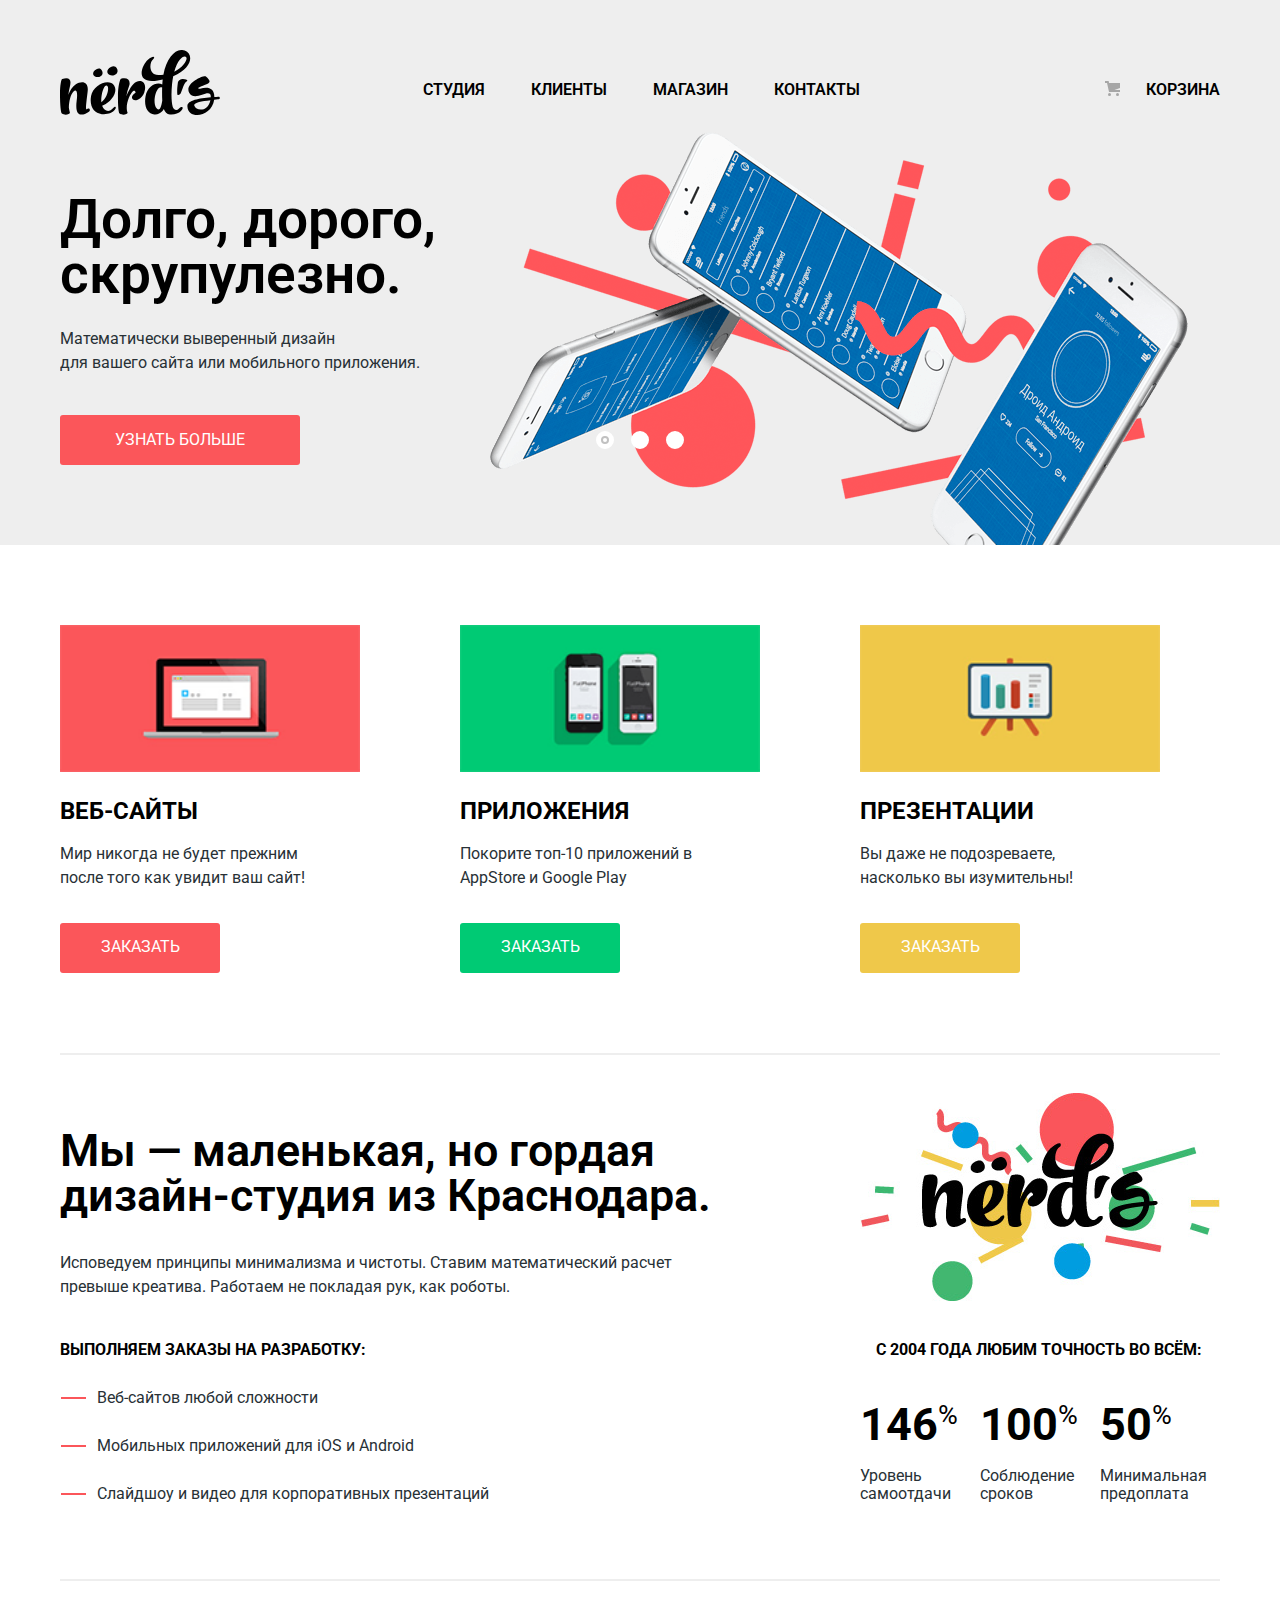
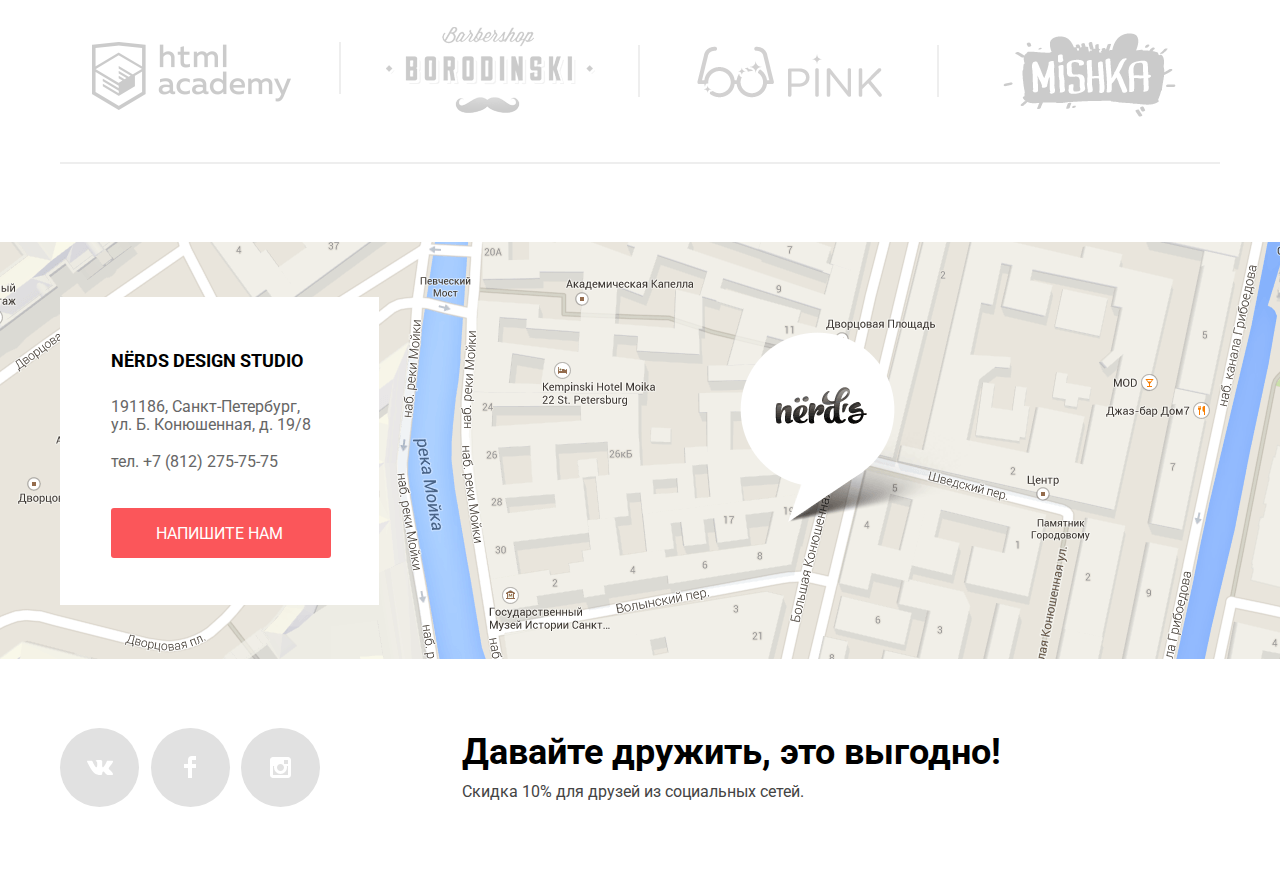
==== index.html @ c87dd825 "Сделаны исправления, минимализация" ====
<!DOCTYPE HTML>
<html lang="ru">
	<head>
		<meta charset="utf-8">
		<title>Дизайн-студия «Нёрдс»</title>
		<link href="https://fonts.googleapis.com/css?family=Roboto:400,500,700,900&amp;subset=cyrillic"
		      rel="stylesheet">
		<link href="css/normalize.css" rel="stylesheet">
		<link href="css/style.min.css" rel="stylesheet">
	</head>
	<body>
	<header class="main-header">
		<nav class="main-navigation wrapper">
			<a class="main-header-logo" href="index.html">
				<img src="img/nerds-logo.svg" width="160" height="65" alt="Логотип дизайн-студии «Нёрдс»">
			</a>
			<ul class="site-navigation">
				<li class="site-navigation-item"><a href="about-us.html">Студия</a></li>
				<li class="site-navigation-item"><a href="Clients.html">Клиенты</a></li>
				<li class="site-navigation-item"><a href="catalog.html">Магазин</a></li>
				<li class="site-navigation-item"><a href="Contacts.html">Контакты</a></li>
			</ul>
			<ul class="basket">
				<li><a class="basket-link" href="basket.html">Корзина</a></li>
			</ul>
		</nav>
	</header>
	<div class="slider-header">
		<div class="slider-wrapper">
			<div class="slider wrapper">
				<input type="radio" id="btn-1" name="toggle" checked>
				<input type="radio" id="btn-2" name="toggle">
				<input type="radio" id="btn-3" name="toggle">
				<div class="slider-controls">
					<label for="btn-1"></label>
					<label for="btn-2"></label>
					<label for="btn-3"></label>
				</div>
				<div class="slides">
					<div class="slide">
						<div class="slide-text">
							<b class="slide-title">Долго, дорого, скрупулезно.</b>
							<p>Математически выверенный дизайн<br>
								для вашего сайта или мобильного приложения.</p>
							<a class="button" href="#">Узнать больше</a>
						</div>
					</div>
					<div class="slide">
						<div class="slide-text">
							<b class="slide-title">Любим математику как никто другой.</b>
							<p>Никакого креатива, только математические формулы <br> для расчета идеальных пропорций</p>
							<a class="button" href="#">Узнать больше</a>
						</div>
					</div>
					<div class="slide">
						<div class="slide-text">
							<b class="slide-title">Только ночь, только хардкор</b>
							<p>Работать днем, как все? Мы против этого. <br>
								Ближе к полуночи работа только начинается</p>
							<a class="button" href="#">Узнать больше</a>
						</div>
					</div>
				</div>
			</div>
		</div>
	</div>
	<main class="wrapper">
		<h1 class="visually-hidden">Студия разработки Нёрдс. Главная страница</h1>
		<section class="our-works">
			<ul class="list">
				<li class="works-item">
					<img src="img/illustration-1.png" width="300" height="146" alt="Веб-сайты">
					<h2 class="our-works-title">Веб-сайты</h2>
					<p class="our-work-text">Мир никогда не будет прежним после того как увидит ваш сайт!</p>
					<a class="button order1" href="#">Заказать</a>
				</li>
				<li class="works-item">
					<img src="img/illustration-2.png" width="300" height="146" alt="Приложения">
					<h2 class="our-works-title">Приложения</h2>
					<p class="our-work-text">Покорите топ-10 приложений в AppStore и Google Play</p>
					<a class="button order2" href="#">Заказать</a>
				</li>
				<li class="works-item">
					<img src="img/illustration-3.png" width="300" height="146" alt="Презентации">
					<h2 class="our-works-title">Презентации</h2>
					<p class="our-work-text">Вы даже не подозреваете, насколько вы изумительны!</p>
					<a class="button order3" href="#">Заказать</a>
				</li>
			</ul>
		</section>
		<section class="main-about-us">
			<div class="about-us-left">
				<h2 class="visually-hidden">О нас</h2>
				<b>Мы — маленькая, но гордая дизайн-студия из Краснодара.</b>
				<p>Исповедуем принципы минимализма и чистоты. Ставим математический расчет превыше креатива. Работаем не
					покладая рук, как роботы.</p>

				<h3>Выполняем заказы на разработку:</h3>
				<ul class="about-us-orders list">
					<li class="about-us-orders-item">Веб-сайтов любой сложности</li>
					<li class="about-us-orders-item">Мобильных приложений для iOS и Android</li>
					<li class="about-us-orders-item">Слайдшоу и видео для корпоративных презентаций</li>
				</ul>
			</div>
			<div class="about-us-right">
				<img class="about-us-logo" src="img/nerds-illustration.png" width="360" height="208" alt="Логотип">
				<b>С 2004 года любим точность во всём:</b>
				<table class="about-us-table">
					<tr>
						<td class="table-cell number">146<sup class="table-sup">%</sup></td>
						<td class="table-cell number">100<sup class="table-sup">%</sup></td>
						<td class="table-cell number">50<sup class="table-sup">%</sup></td>
					</tr>
					<tr class="second-cell">
						<td class="table-cell">Уровень самоотдачи</td>
						<td class="table-cell">Соблюдение сроков</td>
						<td class="table-cell">Минимальная предоплата</td>
					</tr>
				</table>
			</div>
		</section>
		<div class="our-partners">
			<ul class="list">
				<li class="our-partner html-partner"><a href="https://htmlacademy.ru/intensive/htmlcss"><img
						src="img/partner-1.png" width="199" height="68" alt="HTML Academy">
				</a></li>
				<li class="our-partner bord-partner"><a href="#"><img src="img/partner-2.png" width="209" height="86"
				                                                      alt="Барбершоп «Бородинский»"></a></li>
				<li class="our-partner pink-partner"><a href="#"><img src="img/partner-3.png" width="185" height="52"
				                                                      alt="Мобильное приложение «Pink»"></a></li>
				<li class="our-partner mish-partner"><a href="#"><img src="img/partner-4.png" width="173" height="84"
				                                                      alt="Магазин товаров ручной работы «Mishka»"></a>
				</li>
			</ul>
		</div>
	</main>
	<section class="contacts">
		<iframe class="contacts-map"
		        src="https://www.google.com/maps/embed?pb=!1m18!1m12!1m3!1d1998.5991043651586!2d30.320894616097!3d59.938794181876254!2m3!1f0!2f0!3f0!3m2!1i1024!2i768!4f13.1!3m3!1m2!1s0x4696310fca5ba729%3A0xea9c53d4493c879f!2z0JHQvtC70YzRiNCw0Y8g0JrQvtC90Y7RiNC10L3QvdCw0Y8g0YPQuy4sIDE5LCDQodCw0L3QutGCLdCf0LXRgtC10YDQsdGD0YDQsywgMTkxMTg2!5e0!3m2!1sru!2sru!4v1505602200003"
		        width="100%" height="416" frameborder="0" style="border:0" allowfullscreen></iframe>
		<div class="wrapper">
			<div class="contacts-container">
				<h2 class="visually-hidden">Наши контакты</h2>
				<h3>Nёrds Design Studio</h3>
				<p>191186, Санкт-Петербург,
					ул. Б. Конюшенная, д. 19/8
				</p>
				<p>тел. +7 (812) 275-75-75</p>
				<a class="button write-link" href="feedback.html">Напишите нам</a>
			</div>
		</div>
	</section>
	<footer class="main-footer">
		<section class="footer-social wrapper">
			<div class="social-text">
				<h2 class="visually-hidden"> Сссылки на наши страницы в социальных сетях</h2>
				<b>Давайте дружить, это выгодно!</b>
				<p> Скидка 10% для друзей из социальных сетей.</p>
			</div>
			<div class="footer-social-button">
				<ul class="social-list list">
					<li class="vk"><a href="#" class="social-button">
						<img src="img/vk-icon.svg" width="26" height="15" alt="Вконтакте">
						<span class="visually-hidden">Вконтакте</span>
					</a>
					</li>
					<li class="fb"><a href="#" class="social-button">
						<img src="img/fb-icon.svg" width="12" height="22" alt="Facebook">
						<span class="visually-hidden">Фейсбук</span>
					</a>
					</li>
					<li class="inst"><a href="#" class="social-button">
						<img src="img/insta-icon.svg" width="21" height="21" alt="Instagram">
						<span class="visually-hidden">Инстаграм</span>
					</a>
					</li>
				</ul>
			</div>
		</section>
	</footer>
	<section class="modal letter-modal">
		<h2 class="visually-hidden"> Форма обратной связи</h2>
		<form class="letter-form" method="post" action="#">
			<div class="letter-name-container">
				<label class="input-title" for="name">Ваше имя:</label>
				<input class="modal-form-box" type="text" name="name" id="name" placeholder="Представьтесь, пожалуйста">
			</div>
			<div class="letter-email-container">
				<label class="input-title" for="email">Ваш e-mail: </label>
				<input class="modal-form-box email" type="email" name="email" id="email"
				       placeholder="Для отправки ответа" value="">
			</div>
			<label class="input-title" for="letter-text">Текст письма:</label>
			<textarea class="modal-form-box text" name="letter-text" id="letter-text" rows="4" cols="80"
			          placeholder="В свободной форме"></textarea>
			<button class="button" type="submit">Отправить</button>
		</form>
		<button class="modal-close" type="button">Закрыть</button>
	</section>
	<script src="js/script.min.js"></script>
	</body>
</html>
---- css/style.min.css ----
.main-navigation,.site-navigation{display:-webkit-box;display:-ms-flexbox}.site-navigation,.site-navigation-item.current{position:relative}.slide .button,a{text-decoration:none}.basket,.main-container,.main-navigation{-webkit-box-direction:normal}.price-controls input,body,html{font-family:Roboto,Arial,sans-serif}body,html{min-width:1122px;min-height:1750px;margin:0;padding:0;font-size:16px;line-height:24px;font-weight:400;color:#283136;background-color:#fff}img{max-width:100%;height:auto}.wrapper{width:1160px;margin:0 auto;padding:0 10px}.main-header{width:100%;min-height:97px;background-color:#eee}.main-navigation{display:flex;-webkit-box-orient:horizontal;-ms-flex-direction:row;flex-direction:row;-webkit-box-pack:justify;-ms-flex-pack:justify;justify-content:space-between;-ms-flex-wrap:wrap;flex-wrap:wrap;-webkit-box-align:center;-ms-flex-align:center;align-items:center;padding-top:50px;font-size:16px;text-transform:uppercase;line-height:30px;font-weight:600;color:#000;background-color:#eee}.page-title,.slide-title{font-size:55px;line-height:55px;font-weight:600}.main-header-logo{width:160px;height:65px;margin-right:80px}.site-navigation{width:560px;display:flex;-ms-flex-wrap:wrap;flex-wrap:wrap;-webkit-box-pack:start;-ms-flex-pack:start;justify-content:flex-start;-webkit-box-sizing:border-box;box-sizing:border-box}.site-navigation-item.current::after{position:absolute;content:"";bottom:3px;right:23px;left:23px;height:2px;background-color:#fb565a}.basket{max-width:180px;display:-webkit-box;display:-ms-flexbox;display:flex;-webkit-box-orient:vertical;-ms-flex-direction:column;flex-direction:column;-ms-flex-wrap:wrap;flex-wrap:wrap;-webkit-box-align:end;-ms-flex-align:end;align-items:flex-end}.basket .basket-link{position:relative;display:block;padding-top:22px;padding-bottom:8px;padding-left:86px}.basket-link::before{position:absolute;content:" ";top:28px;left:45px;width:15px;height:15px;background-image:url(../img/cart-icon.svg);background-repeat:no-repeat;background-position:0 0;opacity:1}.site-navigation-item a{display:inline-block;vertical-align:middle;-webkit-box-sizing:border-box;box-sizing:border-box;padding:22px 23px 8px}.basket a,.site-navigation a{color:#000}.basket a:hover,.basket-link a[href]:focus,.site-navigation a[href]:focus,.site-navigation a[href]:hover{color:#fb565a}.basket a[href]:active,.site-navigation a[href]:active{color:#a6a6a6}.basket,.site-navigation,.user-navigation{margin:0;padding:0;list-style:none}.slider-header{width:100%;background:#eee}.slider{position:relative;min-height:430px;-webkit-box-sizing:border-box;box-sizing:border-box;margin:0 auto}.slider-wrapper{min-width:1160px;padding:0 10px;background-color:#eee}.slider input[type=radio]{position:absolute;opacity:0}.slider-controls{position:absolute;bottom:104px;left:580px;z-index:1000;width:200px;height:10px;margin-left:-100px;text-align:center}.slider-controls label{position:relative;width:18px;height:18px;display:inline-block;-webkit-box-sizing:border-box;box-sizing:border-box;margin:0 6.5px;background:#fff;border:5px solid #fff;vertical-align:top;border-radius:50%;cursor:pointer}#btn-1:checked~.slider-controls label[for=btn-1],#btn-2:checked~.slider-controls label[for=btn-2],#btn-3:checked~.slider-controls label[for=btn-3]{background-color:#c1c1c1}#btn-1:checked~.slider-controls label[for=btn-1]::after,#btn-2:checked~.slider-controls label[for=btn-2]:after,#btn-3:checked~.slider-controls label[for=btn-3]:after{position:absolute;content:"";top:2px;left:2px;width:4px;height:4px;background:#fff;border-radius:50%}.slide{position:absolute;top:7px;left:0;width:100%;height:100%;overflow:hidden}.slide-text{width:520px;-webkit-box-sizing:border-box;box-sizing:border-box;padding-top:70px;color:#283136}.slide-text p{padding-top:9px;padding-bottom:17px}.slide-title{color:#000}.slide .button{width:240px;display:block;margin-top:23px;padding:16px 0;color:#fff;text-align:center;background:#fb565a;border-radius:3px}.slide:nth-child(1){background-image:url(../img/slide1.png);background-repeat:no-repeat;background-position:93% 10px}.slide:nth-child(2){background-image:url(../img/slide2.png);background-repeat:no-repeat;background-position:100% 10px;top:0}.slide:nth-child(3){background-image:url(../img/slide3.png);background-repeat:no-repeat;background-position:100% 20px;top:0}.slide{display:none}#btn-1:checked~.slides .slide:nth-child(1),#btn-2:checked~.slides .slide:nth-child(2),#btn-3:checked~.slides .slide:nth-child(3){display:block}.visually-hidden:not(:focus):not(:active),input[type=checkbox].visually-hidden,input[type=radio].visually-hidden{position:absolute;width:1px;height:1px;margin:-1px;padding:0;border:0;white-space:nowrap;-webkit-clip-path:inset;clip-path:inset;clip:rect(0 0 0 0);overflow:hidden}.page-title-background{width:100%;background-color:#eee}.page-title-container{min-height:240px;-webkit-box-sizing:border-box;box-sizing:border-box;padding:76px 215px 110px}.page-title{margin:0;color:#000}.about-us-left h3,.our-works-title{font-weight:700;text-transform:uppercase}.main-container{display:-webkit-box;display:-ms-flexbox;display:flex;-webkit-box-orient:horizontal;-ms-flex-direction:row;flex-direction:row;-ms-flex-wrap:wrap;flex-wrap:wrap;-webkit-box-pack:justify;-ms-flex-pack:justify;justify-content:space-between;margin-top:55px}.range-filter{width:260px}.range-controls{position:relative;height:80px;-webkit-box-sizing:border-box;box-sizing:border-box;margin-bottom:13px;padding-top:39px;padding-right:20px;padding-left:20px;border-radius:3px;background:#eee}.range-controls .scale{height:2px;background-color:#d7dcde}.range-controls .bar{height:2px;background:#00ca74}.range-controls .toggle{position:absolute;top:30px;left:0;width:4px;height:4px;border:8px solid #fff;border-radius:50%;background:#ababab;-webkit-box-shadow:0 2px 1px 0 #cfcfcf;box-shadow:0 2px 1px 0 #cfcfcf;cursor:pointer}.range-controls .toggle-min{left:17px}.range-controls .toggle-max{left:160px}.price-controls{font-size:0}.price-controls label{display:inline-block;vertical-align:middle;width:50%;font-size:16px;text-transform:uppercase}.max-price{text-align:right}.after-item p,.button,.item-info h4,.our-partner,.pagination-item a{text-align:center}.price-controls input{width:80px;height:38px;-webkit-box-sizing:border-box;box-sizing:border-box;margin-left:8px;padding:8px 10px;font-size:16px;text-align:center;color:#283136;border:none;border-radius:3px;background:#f1f1f1}.button,.filter-button,.inner-button,.pagination-item a{font-family:inherit}.filters-container{width:260px;min-height:770px}.filter-price{min-height:263px;margin-left:0;padding:0}.catalog-item{position:relative;padding-top:40px}.after-item,.catalog-item::before{position:absolute;width:360px;content:""}.catalog-item::before{top:1px;height:40px;background-image:url(../img/browser.svg);opacity:.12;background-repeat:no-repeat}.after-item{display:none;bottom:7px;min-height:230px;-webkit-box-align:center;-ms-flex-align:center;align-items:center;background-color:#eee}.catalog-item:focus .after-item,.catalog-item:hover .after-item{display:inline-block;vertical-align:baseline}.catalog-item:focus::before,.catalog-item:hover::before{opacity:1}.after-item p{width:208px;-webkit-box-sizing:border-box;box-sizing:border-box;margin-left:76px;margin-bottom:30px;margin-top:15px;line-height:18px;color:#666}.catalog-container{margin-bottom:27px}.catalog-list{width:760px;display:-webkit-box;display:-ms-flexbox;display:flex;-ms-flex-wrap:wrap;flex-wrap:wrap;-webkit-box-pack:justify;-ms-flex-pack:justify;justify-content:space-between}.after-item .button-price{width:200px;min-height:50px;-webkit-box-sizing:border-box;box-sizing:border-box;margin-left:80px;margin-right:80px;margin-bottom:43px;padding:16px 60px}.button,.our-works .list{-webkit-box-sizing:border-box}.catalog-list .catalog-item{width:360px;margin-bottom:26px}.button{min-height:50px;display:inline-block;vertical-align:middle;box-sizing:border-box;padding:15px 40px;font-size:16px;line-height:18px;color:#fff;text-transform:uppercase;background-color:#fb565a;border:none;border-radius:3px;cursor:pointer}.button:focus,.button:hover{color:#fff;background-color:#e74246;border:none}.main-about-us,.our-partners{border-bottom:2px solid #eee}.button:active{color:rgba(255,255,255,.3);background-color:#d7373b;-webkit-box-shadow:0 3px 3px #c13135 inset;box-shadow:0 3px 3px #c13135 inset}.list{margin:0;padding:0;list-style:none}.our-works{margin-right:60px;margin-top:80px;margin-bottom:80px}.our-works .list{display:-webkit-box;display:-ms-flexbox;display:flex;-ms-flex-wrap:wrap;flex-wrap:wrap;-webkit-box-pack:justify;-ms-flex-pack:justify;justify-content:space-between;box-sizing:border-box}.filter-checkbox,.filter-radio{display:inline-block;vertical-align:baseline;-webkit-box-sizing:border-box;cursor:pointer}.works-item{width:300px}.works-item .button{width:160px}.our-works-title{margin-bottom:16px;margin-top:17px;font-size:24px;line-height:30px;color:#000}.our-work-text{width:260px;margin-bottom:33px;margin-top:0}.button.order2{background-color:#00ca74}.filter-radio{position:relative;box-sizing:border-box;padding-bottom:18px;padding-left:36px}.filter-grid{margin:0 0 27px;padding:0}.grid-label::before{position:absolute;content:"";left:0;bottom:16px;width:25px;height:25px;background-image:url(../img/radio-off.svg);background-repeat:no-repeat;opacity:.5}.filter-grid input[type=radio]:checked+label::before{background-image:url(../img/radio-on.svg)}.filter-grid input[type=radio]:focus+label,.filter-grid input[type=radio]:hover+label{color:#000}.filter-grid input[type=radio]:hover+label::before,.filter-input-radio[type=radio]:focus+label::before{background-image:url(../img/radio-off.svg);opacity:1}.filter-grid input[type=radio]:checked:focus+label::before,.filter-input-radio[type=radio]:checked:hover+label::before{background-image:url(../img/radio-on.svg);opacity:1}.filter-input-radio[type=radio]:active+label::before{background-image:url(../img/radio-off.svg);opacity:1}.filter-input-radio[type=radio]:checked:active+label::before{background-image:url(../img/radio-on.svg);opacity:1}.filter-checkbox{position:relative;box-sizing:border-box;padding-bottom:18px;padding-left:36px}.about-us-left,.main-about-us{-webkit-box-sizing:border-box}.filter-features{margin:0 0 30px;padding:0}.features-label::before{position:absolute;content:"";left:1px;bottom:18px;width:28px;height:23px;background-image:url(../img/checkbox-off.svg);background-repeat:no-repeat;opacity:.5}.filter-input-checkbox[type=checkbox]:checked+label::before{background-image:url(../img/checkbox-on.svg)}.filter-features input[type=checkbox]:focus+label::before,.filter-input-checkbox[type=checkbox]:hover+label::before{background-image:url(../img/checkbox-off.svg);opacity:1}.filter-input-checkbox[type=checkbox]:checked:focus+label::before,.filter-input-checkbox[type=checkbox]:checked:hover+label::before{background-image:url(../img/checkbox-on.svg);opacity:1}.button.order2:focus,.button.order2:hover{background-color:#00bc6c}.button.order2:active{color:rgba(255,255,255,.3);background-color:#00aa62;-webkit-box-shadow:0 3px 3px #009958 inset;box-shadow:0 3px 3px #009958 inset}.button.order3{background-color:#efc84a}.button.order3:focus,.button.order3:hover{background-color:#eab534}.button.order3:active{color:rgba(255,255,255,.3);background-color:#e5a722;-webkit-box-shadow:0 3px 3px #ce961f inset;box-shadow:0 3px 3px #ce961f inset}.main-about-us{min-height:415px;display:-webkit-box;display:-ms-flexbox;display:flex;-ms-flex-wrap:wrap;flex-wrap:wrap;box-sizing:border-box;padding-bottom:49px;border-top:2px solid #eee}.about-us-left{width:800px;box-sizing:border-box;padding-top:43px}.about-us-right{width:360px;-webkit-box-sizing:border-box;box-sizing:border-box;margin-left:auto;padding-top:38px}.about-us-left h3{-webkit-box-sizing:border-box;box-sizing:border-box;padding-top:23px;font-size:16px;line-height:24px;color:#000}.about-us-left b{width:660px;display:block;padding-top:30px;font-size:45px;line-height:45px;font-weight:600;color:#000}.about-us-left p{width:620px;margin:0;-webkit-box-sizing:border-box;box-sizing:border-box;padding-top:33px}.about-us-right b{display:block;-webkit-box-sizing:border-box;box-sizing:border-box;padding-top:30px;padding-left:16px;color:#000;font-weight:700;text-transform:uppercase}.filter-second,.our-partners .list{display:-webkit-box;display:-ms-flexbox}.about-us-orders{-webkit-box-sizing:border-box;box-sizing:border-box;margin-top:24px}.about-us-orders li{position:relative;-webkit-box-sizing:border-box;box-sizing:border-box;padding-left:37px;padding-bottom:24px}.about-us-table,.table-cell{-webkit-box-sizing:border-box}.about-us-orders-item::before{position:absolute;content:" ";top:11px;left:1px;width:25px;height:2px;background-color:#fb565a}.about-us-table{min-width:360px;box-sizing:border-box;margin-top:40px;border-spacing:0;border-collapse:collapse}.filter-button,.filters-form .inner-button{margin-top:45px}.table-cell{width:33.333%;min-height:45px;box-sizing:border-box;padding:0}.our-partner,.our-partners{-webkit-box-sizing:border-box}.table-cell.number{padding-bottom:20px}.table-sup{top:-16px;font-size:27px;font-weight:400}.about-us-table tr:first-of-type{font-size:45px;line-height:1;color:#000;font-weight:700}.filter-name,.filter-second h3{font-size:18px;font-weight:700}.about-us-table tr:last-of-type{line-height:18px}.our-partners{box-sizing:border-box;margin-bottom:78px}.our-partners .list{min-height:181px;display:flex;-webkit-box-pack:start;-ms-flex-pack:start;justify-content:flex-start;-ms-flex-wrap:wrap;flex-wrap:wrap;-webkit-box-align:center;-ms-flex-align:center;align-items:center}.filter-name,.our-partner{display:inline-block;vertical-align:middle}.our-partner{position:relative;width:299px;box-sizing:border-box;padding-top:8px}.our-partner.html-partner{padding-top:17px}.our-partner.mish-partner{padding-top:15px}.our-partner:nth-of-type(1),.our-partner:nth-of-type(n+5){width:281px;padding-right:19px}.our-partner:nth-of-type(n+4){width:280px;padding-left:20px}.our-partner:last-of-type{padding-right:0;border-right:none}.our-partner:not(:nth-of-type(n+4))::after{position:absolute;content:"";right:0;height:50px;border:1px solid #eee}.bord-partner::after{bottom:27px}.pink-partner::after{bottom:8px}.our-partners img{opacity:.2}.our-partners img:focus,.our-partners img:hover{opacity:1}.our-partners img:active{opacity:.1}.filter-name{line-height:30px;color:#000;text-transform:uppercase;letter-spacing:.07ex}.down-dir,.up-dir{vertical-align:baseline}.filter-price{padding-left:0}.filter-price p{line-height:22px;text-transform:uppercase}.filter-price .filter-name{margin-bottom:48px}.filter-grid .filter-name{margin-bottom:14px}.filter-features .filter-name{margin-bottom:15px}.filter label{line-height:20px}.filter-second h3,.pagination-item a{line-height:18px;text-transform:uppercase}.filter fieldset{border:none}.filter-input:focus+label,.filter-input:hover+label{color:#000}.filter-input:disabled+label{opacity:.3}.filter-button{-webkit-box-sizing:border-box;box-sizing:border-box;padding:15px 90px;color:#000;background-color:#eee}.filter-button:focus,.filter-button:hover{color:#000;background-color:#dfdfdf}.filter-button:active{color:rgba(0,0,0,.5);background-color:#d5d5d5;-webkit-box-shadow:0 3px 3px #bfbfbf inset;box-shadow:0 3px 3px #bfbfbf inset}.main-container-right{margin-bottom:59px}.filter-second{width:760px;display:flex;-ms-flex-wrap:wrap;flex-wrap:wrap;-webkit-box-align:start;-ms-flex-align:start;align-items:flex-start;-ms-flex-negative:1;flex-shrink:1;-webkit-box-flex:0;-ms-flex-positive:0;flex-grow:0;margin-bottom:38px}.filter-second h3{-webkit-box-sizing:border-box;box-sizing:border-box;padding-top:3px;margin-right:auto;margin-top:auto}.filter-second .filter-sort{width:300px;display:-webkit-box;display:-ms-flexbox;display:flex;-ms-flex-wrap:wrap;flex-wrap:wrap;-webkit-box-pack:start;-ms-flex-pack:start;justify-content:flex-start}.filter-second-option a{padding-right:25px;font-size:14px;color:#000;text-transform:uppercase;opacity:.3}.filter-second-option a[href]:focus,.filter-second-option a[href]:hover{opacity:.6}.filter-current a,.filter-second-option a[href]:active{opacity:1}.down-dir a,.up-dir a{background-repeat:no-repeat;opacity:.1}.filter-dir{width:60px;min-height:10px;-ms-flex-item-align:end;align-self:flex-end;margin-bottom:auto}.down-dir,.down-dir a,.up-dir,.up-dir a{width:11px;height:10px;display:inline-block}.down-dir{margin-left:19px;margin-right:14px}.down-dir a,.pagination-item a,.up-dir a{vertical-align:middle}.down-dir a{background-image:url(../img/icon-down-dir.svg)}.up-dir a{background-image:url(../img/icon-up-dir.svg)}.down-dir a[href]:focus,.down-dir a[href]:hover,.up-dir a[href]:focus,.up-dir a[href]:hover{opacity:.4}.dir-current a,.down-dir a[href]:active,.up-dir a[href]:active{opacity:1}.pagination-list{min-height:50px;display:-webkit-box;display:-ms-flexbox;display:flex;-ms-flex-wrap:wrap;flex-wrap:wrap;-webkit-box-pack:start;-ms-flex-pack:start;justify-content:flex-start;-webkit-box-align:center;-ms-flex-align:center;align-items:center}.pagination-item a{min-width:50px;height:50px;display:inline-block;-webkit-box-sizing:border-box;box-sizing:border-box;margin-right:11px;padding-top:16px;padding-bottom:16px;color:#000;font-weight:500;border-radius:3px;background-color:#eee}.pagination-current a{padding-top:13px;padding-bottom:13px;font-weight:500;font-family:inherit;border:3px solid #eee;background-color:#fff}.pagination-item a[href]:focus,.pagination-item a[href]:hover{color:#000;background-color:#dfdfdf}.pagination-item a[href]:active{color:#000;color:rgba(0,0,0,.3);background:#d5d5d5;-webkit-box-shadow:0 3px 3px #bfbfbf inset;box-shadow:0 3px 3px #bfbfbf inset}.contacts h3,.item-info h4{font-size:18px;line-height:30px;color:#000;font-weight:700;text-transform:uppercase}.item-info h4{margin-top:27px;margin-bottom:15px}.contacts{position:relative;height:417px;background-image:url(../img/map.png);background-repeat:no-repeat;background-position:center -151px;background-color:#f1efe8}.contacts-map{min-height:417px}.contacts-container{position:absolute;top:0;width:319px;min-height:308px;-webkit-box-sizing:border-box;box-sizing:border-box;margin-top:55px;padding:31px 48px 5px 51px;background:#fff}.social-button,.social-item{-webkit-box-sizing:border-box}.contacts-container .button{min-width:220px;display:block;margin-top:37px;padding-left:36px;padding-top:17px}.footer-social,.social-list{display:-webkit-box;display:-ms-flexbox;-webkit-box-orient:horizontal}.contacts h3{margin-bottom:22px}.contacts p{width:210px;margin-bottom:19px;line-height:18px;color:#666}.main-footer{min-height:145px;margin-top:69px;background-color:#fff}.footer-social{display:flex;-webkit-box-direction:reverse;-ms-flex-direction:row-reverse;flex-direction:row-reverse;-ms-flex-wrap:wrap;flex-wrap:wrap}.footer-social b{margin-left:auto;margin-right:200px;margin-top:75px;font-size:36px;line-height:36px;font-weight:700;color:#000}.footer-social p{margin-left:auto;margin-right:399px;margin-top:10px;line-height:22px;color:#444}.main-footer .social-text{margin-right:17px;margin-top:6px}.footer-social-button{height:80px;margin-right:auto}.social-item{width:79px;min-height:79px;box-sizing:border-box;background-image:url(../img/contacts-shape.png);background-repeat:no-repeat}.social-list{width:260px;display:flex;-webkit-box-direction:normal;-ms-flex-direction:row;flex-direction:row;-webkit-box-pack:justify;-ms-flex-pack:justify;justify-content:space-between;-ms-flex-wrap:wrap;flex-wrap:wrap}.social-button{position:relative;width:79px;height:79px;display:-webkit-box;display:-ms-flexbox;display:flex;-webkit-box-align:center;-ms-flex-align:center;align-items:center;-webkit-box-pack:center;-ms-flex-pack:center;justify-content:center;box-sizing:border-box;border-radius:100%;background-color:#e1e1e1}.inner-button,.modal{-webkit-box-sizing:border-box}.social-button:focus,.social-button:hover{background-color:#e74246}.social-button:active{background-color:#d7373b}.social-button:active::after{position:absolute;content:"";width:79px;height:79px;border-radius:100%;background-color:#d7373b;opacity:.7;-webkit-box-shadow:0 3px 3px #a30013 inset;box-shadow:0 3px 3px #a30013 inset}.inner-button{width:260px;height:50px;box-sizing:border-box;padding:15px 77px;font-weight:600;color:#000;text-transform:uppercase;background-color:#eee;border-radius:3px}.inner-button:focus,.inner-button:hover{color:#000;background-color:#dfdfdf}.inner-button:active{color:#000;color:rgba(0,0,0,.3);background:#d5d5d5;-webkit-box-shadow:0 3px 3px #bfbfbf inset;box-shadow:0 3px 3px #bfbfbf inset}.modal,.modal-close{background-color:#fff}.modal{display:none;position:fixed;top:15px;left:200px;width:960px;min-height:590px;box-sizing:border-box;padding:150px 100px 85px;color:#000;-webkit-box-shadow:0 10px 30px 0 rgba(0,0,0,.75);box-shadow:0 10px 30px 0 rgba(0,0,0,.75);border:none}.modal-show{display:block;-webkit-animation:bounce .6s;-webkit-animation-name:bounce;animation-name:bounce;-webkit-animation-duration:.6s;animation-duration:.6s}.modal-error{-webkit-animation:shake .6s;animation:shake;-webkit-animation-duration:.6s;animation-duration:.6s}.modal-close{position:absolute;top:78px;right:90px;width:21px;height:21px;font-size:0;border:0;cursor:pointer}.modal input,.modal textarea{padding-left:13px;font-size:16px;line-height:18px}.modal-close::after,.modal-close::before{position:absolute;content:"";top:10px;left:1px;width:20px;height:3px;background-color:#fecccd;border-radius:5px}.modal-close::before{-webkit-transform:rotate(45deg);-ms-transform:rotate(45deg);transform:rotate(45deg)}.modal-close::after{-webkit-transform:rotate(-45deg);-ms-transform:rotate(-45deg);transform:rotate(-45deg)}.modal-close:focus::after,.modal-close:focus::before,.modal-close:hover::after,.modal-close:hover::before{background-color:#fb565a}.modal-close:active::after,.modal-close:active::before{background-color:#fee}.modal .input-title{display:inline-block;vertical-align:baseline;margin-right:200px;margin-bottom:8px;line-height:18px;font-weight:700;color:#000}.modal-form-box{width:360px;height:50px;-webkit-box-sizing:border-box;box-sizing:border-box;border:2px solid #d7dcde;border-radius:3px}.modal-form-box:hover{border-color:#b4b9bb}.modal-form-box:active,.modal-form-box:focus{border-color:#000}.modal-form-box.text{width:760px;min-height:118px;margin-bottom:45px;background-color:#fff;resize:none}.letter-email-container,.letter-name-container{width:360px;display:inline-block;vertical-align:middle;margin-bottom:33px}.letter-name-container{margin-right:35px}.modal textarea{padding-top:10px}.modal input{padding-top:5px}.modal .button{padding-left:82px;padding-right:82px}@-webkit-keyframes bounce{0%{-webkit-transform:translateY(-2000px);transform:translateY(-2000px)}70%{-webkit-transform:translateY(30px);transform:translateY(30px)}90%{-webkit-transform:translateY(0);transform:translateY(0)}}@keyframes bounce{0%{-webkit-transform:translateY(-2000px);transform:translateY(-2000px)}70%{-webkit-transform:translateY(30px);transform:translateY(30px)}90%{-webkit-transform:translateY(0);transform:translateY(0)}}@-webkit-keyframes shake{0%,100%{-webkit-transform:translateY(0);transform:translateY(0)}10%,30%,50%,70%,90%{-webkit-transform:translateY(-10px);transform:translateY(-10px)}20%,40%,60%,80%{-webkit-transform:translateY(10px);transform:translateY(10px)}}@keyframes shake{0%,100%{-webkit-transform:translateY(0);transform:translateY(0)}10%,30%,50%,70%,90%{-webkit-transform:translateY(-10px);transform:translateY(-10px)}20%,40%,60%,80%{-webkit-transform:translateY(10px);transform:translateY(10px)}}
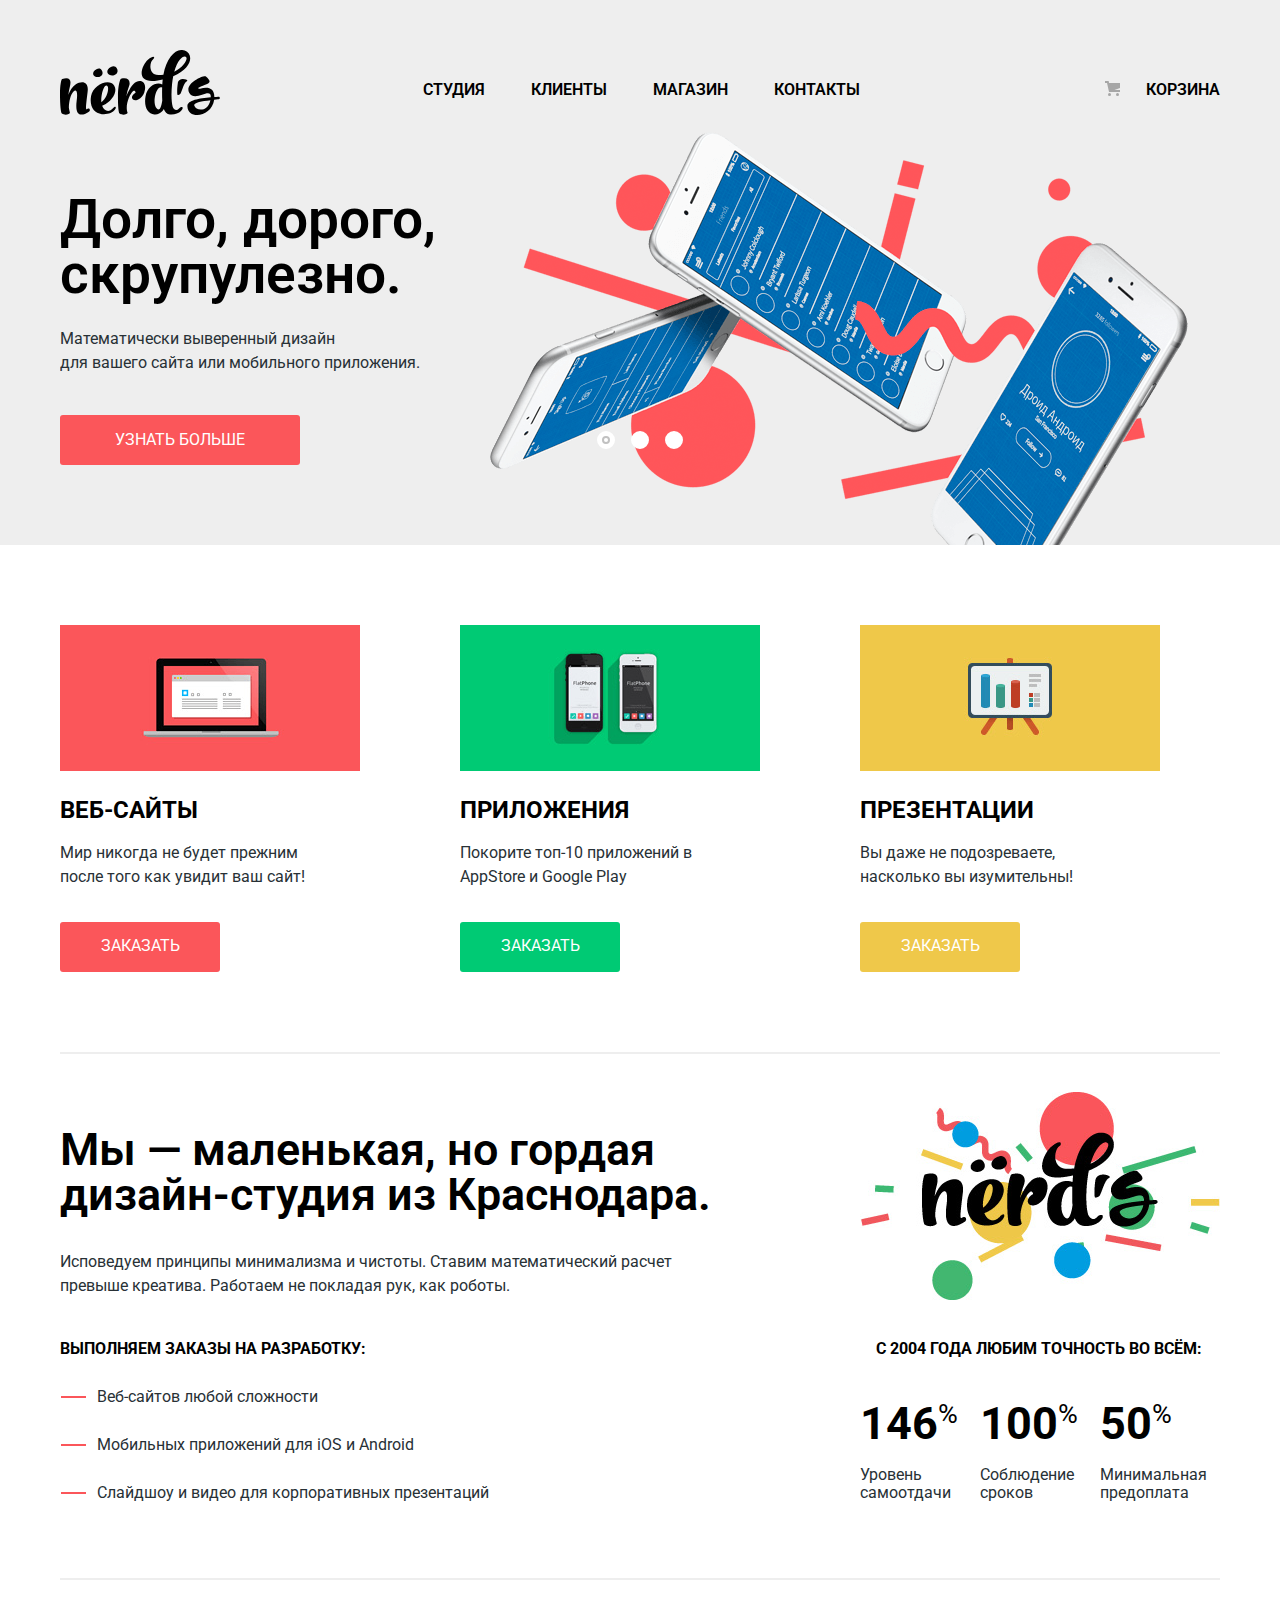
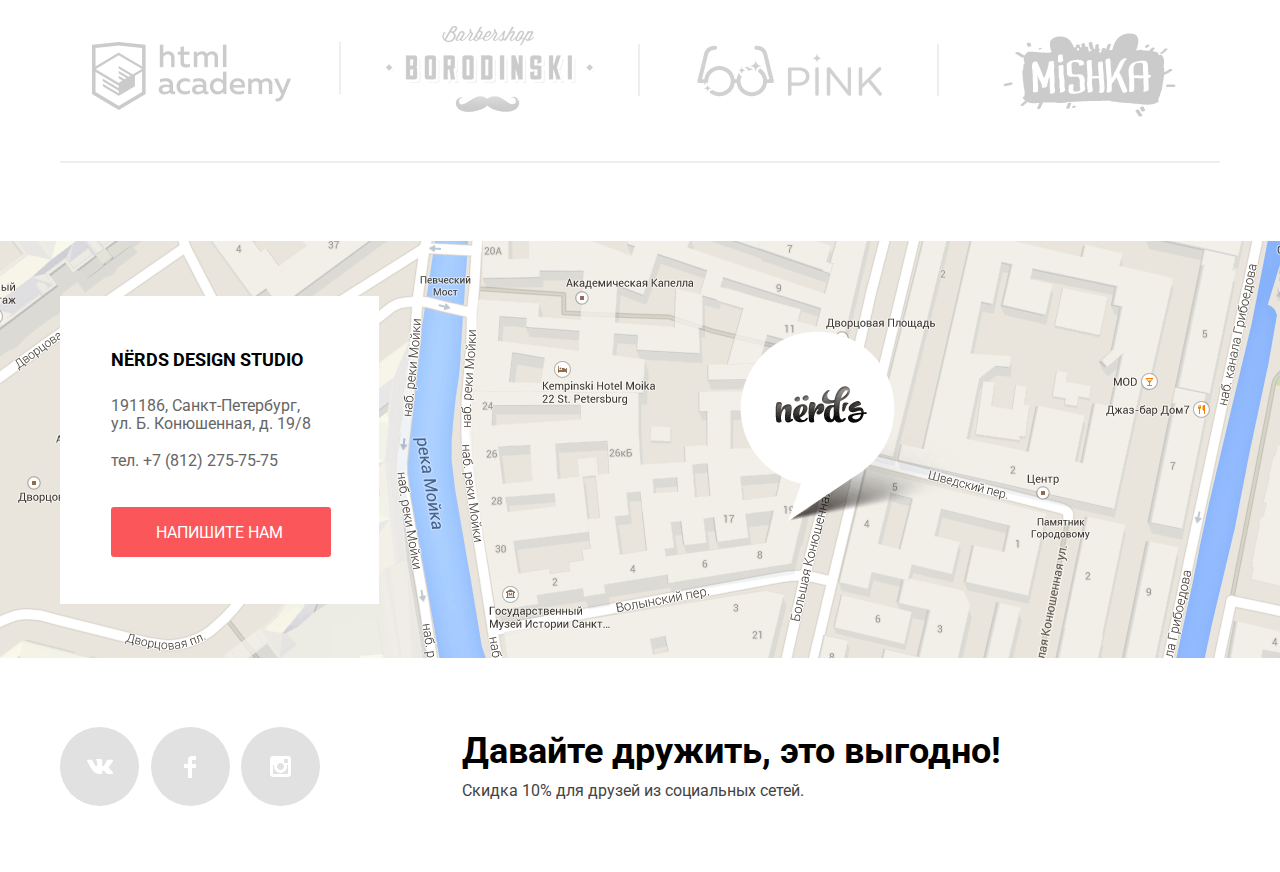
==== commit 47232329: "Попытка решить проблему с фоном карты" ====
--- a/index.html
+++ b/index.html
@@ -3,8 +3,7 @@
 	<head>
 		<meta charset="utf-8">
 		<title>Дизайн-студия «Нёрдс»</title>
-		<link href="https://fonts.googleapis.com/css?family=Roboto:400,500,700,900&amp;subset=cyrillic"
-		      rel="stylesheet">
+		<link href="https://fonts.googleapis.com/css?family=Roboto:400,500,700,900&amp;subset=cyrillic" rel="stylesheet">
 		<link href="css/normalize.css" rel="stylesheet">
 		<link href="css/style.min.css" rel="stylesheet">
 	</head>
@@ -94,7 +93,6 @@
 				<b>Мы — маленькая, но гордая дизайн-студия из Краснодара.</b>
 				<p>Исповедуем принципы минимализма и чистоты. Ставим математический расчет превыше креатива. Работаем не
 					покладая рук, как роботы.</p>
-
 				<h3>Выполняем заказы на разработку:</h3>
 				<ul class="about-us-orders list">
 					<li class="about-us-orders-item">Веб-сайтов любой сложности</li>
@@ -121,32 +119,28 @@
 		</section>
 		<div class="our-partners">
 			<ul class="list">
-				<li class="our-partner html-partner"><a href="https://htmlacademy.ru/intensive/htmlcss"><img
-						src="img/partner-1.png" width="199" height="68" alt="HTML Academy">
+				<li class="our-partner html-partner"><a href="https://htmlacademy.ru/intensive/htmlcss"><img src="img/partner-1.png" width="199" height="68" alt="HTML Academy">
 				</a></li>
-				<li class="our-partner bord-partner"><a href="#"><img src="img/partner-2.png" width="209" height="86"
-				                                                      alt="Барбершоп «Бородинский»"></a></li>
-				<li class="our-partner pink-partner"><a href="#"><img src="img/partner-3.png" width="185" height="52"
-				                                                      alt="Мобильное приложение «Pink»"></a></li>
-				<li class="our-partner mish-partner"><a href="#"><img src="img/partner-4.png" width="173" height="84"
-				                                                      alt="Магазин товаров ручной работы «Mishka»"></a>
+				<li class="our-partner bord-partner"><a href="#"><img src="img/partner-2.png" width="209" height="86" alt="Барбершоп «Бородинский»"></a></li>
+				<li class="our-partner pink-partner"><a href="#"><img src="img/partner-3.png" width="185" height="52" alt="Мобильное приложение «Pink»"></a></li>
+				<li class="our-partner mish-partner"><a href="#"><img src="img/partner-4.png" width="173" height="84" alt="Магазин товаров ручной работы «Mishka»"></a>
 				</li>
 			</ul>
 		</div>
 	</main>
 	<section class="contacts">
-		<iframe class="contacts-map"
-		        src="https://www.google.com/maps/embed?pb=!1m18!1m12!1m3!1d1998.5991043651586!2d30.320894616097!3d59.938794181876254!2m3!1f0!2f0!3f0!3m2!1i1024!2i768!4f13.1!3m3!1m2!1s0x4696310fca5ba729%3A0xea9c53d4493c879f!2z0JHQvtC70YzRiNCw0Y8g0JrQvtC90Y7RiNC10L3QvdCw0Y8g0YPQuy4sIDE5LCDQodCw0L3QutGCLdCf0LXRgtC10YDQsdGD0YDQsywgMTkxMTg2!5e0!3m2!1sru!2sru!4v1505602200003"
-		        width="100%" height="416" frameborder="0" style="border:0" allowfullscreen></iframe>
-		<div class="wrapper">
-			<div class="contacts-container">
-				<h2 class="visually-hidden">Наши контакты</h2>
-				<h3>Nёrds Design Studio</h3>
-				<p>191186, Санкт-Петербург,
-					ул. Б. Конюшенная, д. 19/8
-				</p>
-				<p>тел. +7 (812) 275-75-75</p>
-				<a class="button write-link" href="feedback.html">Напишите нам</a>
+		<div class="contacts-background">
+			<iframe class="contacts-map" src="https://www.google.com/maps/embed?pb=!1m18!1m12!1m3!1d1998.5991043651586!2d30.320894616097!3d59.938794181876254!2m3!1f0!2f0!3f0!3m2!1i1024!2i768!4f13.1!3m3!1m2!1s0x4696310fca5ba729%3A0xea9c53d4493c879f!2z0JHQvtC70YzRiNCw0Y8g0JrQvtC90Y7RiNC10L3QvdCw0Y8g0YPQuy4sIDE5LCDQodCw0L3QutGCLdCf0LXRgtC10YDQsdGD0YDQsywgMTkxMTg2!5e0!3m2!1sru!2sru!4v1505602200003" width="100%" height="416" frameborder="0" style="border:0" allowfullscreen></iframe>
+			<div class="wrapper">
+				<div class="contacts-container">
+					<h2 class="visually-hidden">Наши контакты</h2>
+					<h3>Nёrds Design Studio</h3>
+					<p>191186, Санкт-Петербург,
+						ул. Б. Конюшенная, д. 19/8
+					</p>
+					<p>тел. +7 (812) 275-75-75</p>
+					<a class="button write-link" href="feedback.html">Напишите нам</a>
+				</div>
 			</div>
 		</div>
 	</section>
@@ -187,12 +181,10 @@
 			</div>
 			<div class="letter-email-container">
 				<label class="input-title" for="email">Ваш e-mail: </label>
-				<input class="modal-form-box email" type="email" name="email" id="email"
-				       placeholder="Для отправки ответа" value="">
+				<input class="modal-form-box email" type="email" name="email" id="email" placeholder="Для отправки ответа" value="">
 			</div>
 			<label class="input-title" for="letter-text">Текст письма:</label>
-			<textarea class="modal-form-box text" name="letter-text" id="letter-text" rows="4" cols="80"
-			          placeholder="В свободной форме"></textarea>
+			<textarea class="modal-form-box text" name="letter-text" id="letter-text" rows="4" cols="80" placeholder="В свободной форме"></textarea>
 			<button class="button" type="submit">Отправить</button>
 		</form>
 		<button class="modal-close" type="button">Закрыть</button>
--- a/css/style.min.css
+++ b/css/style.min.css
@@ -1 +1 @@
-.main-navigation,.site-navigation{display:-webkit-box;display:-ms-flexbox}.site-navigation,.site-navigation-item.current{position:relative}.slide .button,a{text-decoration:none}.basket,.main-container,.main-navigation{-webkit-box-direction:normal}.price-controls input,body,html{font-family:Roboto,Arial,sans-serif}body,html{min-width:1122px;min-height:1750px;margin:0;padding:0;font-size:16px;line-height:24px;font-weight:400;color:#283136;background-color:#fff}img{max-width:100%;height:auto}.wrapper{width:1160px;margin:0 auto;padding:0 10px}.main-header{width:100%;min-height:97px;background-color:#eee}.main-navigation{display:flex;-webkit-box-orient:horizontal;-ms-flex-direction:row;flex-direction:row;-webkit-box-pack:justify;-ms-flex-pack:justify;justify-content:space-between;-ms-flex-wrap:wrap;flex-wrap:wrap;-webkit-box-align:center;-ms-flex-align:center;align-items:center;padding-top:50px;font-size:16px;text-transform:uppercase;line-height:30px;font-weight:600;color:#000;background-color:#eee}.page-title,.slide-title{font-size:55px;line-height:55px;font-weight:600}.main-header-logo{width:160px;height:65px;margin-right:80px}.site-navigation{width:560px;display:flex;-ms-flex-wrap:wrap;flex-wrap:wrap;-webkit-box-pack:start;-ms-flex-pack:start;justify-content:flex-start;-webkit-box-sizing:border-box;box-sizing:border-box}.site-navigation-item.current::after{position:absolute;content:"";bottom:3px;right:23px;left:23px;height:2px;background-color:#fb565a}.basket{max-width:180px;display:-webkit-box;display:-ms-flexbox;display:flex;-webkit-box-orient:vertical;-ms-flex-direction:column;flex-direction:column;-ms-flex-wrap:wrap;flex-wrap:wrap;-webkit-box-align:end;-ms-flex-align:end;align-items:flex-end}.basket .basket-link{position:relative;display:block;padding-top:22px;padding-bottom:8px;padding-left:86px}.basket-link::before{position:absolute;content:" ";top:28px;left:45px;width:15px;height:15px;background-image:url(../img/cart-icon.svg);background-repeat:no-repeat;background-position:0 0;opacity:1}.site-navigation-item a{display:inline-block;vertical-align:middle;-webkit-box-sizing:border-box;box-sizing:border-box;padding:22px 23px 8px}.basket a,.site-navigation a{color:#000}.basket a:hover,.basket-link a[href]:focus,.site-navigation a[href]:focus,.site-navigation a[href]:hover{color:#fb565a}.basket a[href]:active,.site-navigation a[href]:active{color:#a6a6a6}.basket,.site-navigation,.user-navigation{margin:0;padding:0;list-style:none}.slider-header{width:100%;background:#eee}.slider{position:relative;min-height:430px;-webkit-box-sizing:border-box;box-sizing:border-box;margin:0 auto}.slider-wrapper{min-width:1160px;padding:0 10px;background-color:#eee}.slider input[type=radio]{position:absolute;opacity:0}.slider-controls{position:absolute;bottom:104px;left:580px;z-index:1000;width:200px;height:10px;margin-left:-100px;text-align:center}.slider-controls label{position:relative;width:18px;height:18px;display:inline-block;-webkit-box-sizing:border-box;box-sizing:border-box;margin:0 6.5px;background:#fff;border:5px solid #fff;vertical-align:top;border-radius:50%;cursor:pointer}#btn-1:checked~.slider-controls label[for=btn-1],#btn-2:checked~.slider-controls label[for=btn-2],#btn-3:checked~.slider-controls label[for=btn-3]{background-color:#c1c1c1}#btn-1:checked~.slider-controls label[for=btn-1]::after,#btn-2:checked~.slider-controls label[for=btn-2]:after,#btn-3:checked~.slider-controls label[for=btn-3]:after{position:absolute;content:"";top:2px;left:2px;width:4px;height:4px;background:#fff;border-radius:50%}.slide{position:absolute;top:7px;left:0;width:100%;height:100%;overflow:hidden}.slide-text{width:520px;-webkit-box-sizing:border-box;box-sizing:border-box;padding-top:70px;color:#283136}.slide-text p{padding-top:9px;padding-bottom:17px}.slide-title{color:#000}.slide .button{width:240px;display:block;margin-top:23px;padding:16px 0;color:#fff;text-align:center;background:#fb565a;border-radius:3px}.slide:nth-child(1){background-image:url(../img/slide1.png);background-repeat:no-repeat;background-position:93% 10px}.slide:nth-child(2){background-image:url(../img/slide2.png);background-repeat:no-repeat;background-position:100% 10px;top:0}.slide:nth-child(3){background-image:url(../img/slide3.png);background-repeat:no-repeat;background-position:100% 20px;top:0}.slide{display:none}#btn-1:checked~.slides .slide:nth-child(1),#btn-2:checked~.slides .slide:nth-child(2),#btn-3:checked~.slides .slide:nth-child(3){display:block}.visually-hidden:not(:focus):not(:active),input[type=checkbox].visually-hidden,input[type=radio].visually-hidden{position:absolute;width:1px;height:1px;margin:-1px;padding:0;border:0;white-space:nowrap;-webkit-clip-path:inset;clip-path:inset;clip:rect(0 0 0 0);overflow:hidden}.page-title-background{width:100%;background-color:#eee}.page-title-container{min-height:240px;-webkit-box-sizing:border-box;box-sizing:border-box;padding:76px 215px 110px}.page-title{margin:0;color:#000}.about-us-left h3,.our-works-title{font-weight:700;text-transform:uppercase}.main-container{display:-webkit-box;display:-ms-flexbox;display:flex;-webkit-box-orient:horizontal;-ms-flex-direction:row;flex-direction:row;-ms-flex-wrap:wrap;flex-wrap:wrap;-webkit-box-pack:justify;-ms-flex-pack:justify;justify-content:space-between;margin-top:55px}.range-filter{width:260px}.range-controls{position:relative;height:80px;-webkit-box-sizing:border-box;box-sizing:border-box;margin-bottom:13px;padding-top:39px;padding-right:20px;padding-left:20px;border-radius:3px;background:#eee}.range-controls .scale{height:2px;background-color:#d7dcde}.range-controls .bar{height:2px;background:#00ca74}.range-controls .toggle{position:absolute;top:30px;left:0;width:4px;height:4px;border:8px solid #fff;border-radius:50%;background:#ababab;-webkit-box-shadow:0 2px 1px 0 #cfcfcf;box-shadow:0 2px 1px 0 #cfcfcf;cursor:pointer}.range-controls .toggle-min{left:17px}.range-controls .toggle-max{left:160px}.price-controls{font-size:0}.price-controls label{display:inline-block;vertical-align:middle;width:50%;font-size:16px;text-transform:uppercase}.max-price{text-align:right}.after-item p,.button,.item-info h4,.our-partner,.pagination-item a{text-align:center}.price-controls input{width:80px;height:38px;-webkit-box-sizing:border-box;box-sizing:border-box;margin-left:8px;padding:8px 10px;font-size:16px;text-align:center;color:#283136;border:none;border-radius:3px;background:#f1f1f1}.button,.filter-button,.inner-button,.pagination-item a{font-family:inherit}.filters-container{width:260px;min-height:770px}.filter-price{min-height:263px;margin-left:0;padding:0}.catalog-item{position:relative;padding-top:40px}.after-item,.catalog-item::before{position:absolute;width:360px;content:""}.catalog-item::before{top:1px;height:40px;background-image:url(../img/browser.svg);opacity:.12;background-repeat:no-repeat}.after-item{display:none;bottom:7px;min-height:230px;-webkit-box-align:center;-ms-flex-align:center;align-items:center;background-color:#eee}.catalog-item:focus .after-item,.catalog-item:hover .after-item{display:inline-block;vertical-align:baseline}.catalog-item:focus::before,.catalog-item:hover::before{opacity:1}.after-item p{width:208px;-webkit-box-sizing:border-box;box-sizing:border-box;margin-left:76px;margin-bottom:30px;margin-top:15px;line-height:18px;color:#666}.catalog-container{margin-bottom:27px}.catalog-list{width:760px;display:-webkit-box;display:-ms-flexbox;display:flex;-ms-flex-wrap:wrap;flex-wrap:wrap;-webkit-box-pack:justify;-ms-flex-pack:justify;justify-content:space-between}.after-item .button-price{width:200px;min-height:50px;-webkit-box-sizing:border-box;box-sizing:border-box;margin-left:80px;margin-right:80px;margin-bottom:43px;padding:16px 60px}.button,.our-works .list{-webkit-box-sizing:border-box}.catalog-list .catalog-item{width:360px;margin-bottom:26px}.button{min-height:50px;display:inline-block;vertical-align:middle;box-sizing:border-box;padding:15px 40px;font-size:16px;line-height:18px;color:#fff;text-transform:uppercase;background-color:#fb565a;border:none;border-radius:3px;cursor:pointer}.button:focus,.button:hover{color:#fff;background-color:#e74246;border:none}.main-about-us,.our-partners{border-bottom:2px solid #eee}.button:active{color:rgba(255,255,255,.3);background-color:#d7373b;-webkit-box-shadow:0 3px 3px #c13135 inset;box-shadow:0 3px 3px #c13135 inset}.list{margin:0;padding:0;list-style:none}.our-works{margin-right:60px;margin-top:80px;margin-bottom:80px}.our-works .list{display:-webkit-box;display:-ms-flexbox;display:flex;-ms-flex-wrap:wrap;flex-wrap:wrap;-webkit-box-pack:justify;-ms-flex-pack:justify;justify-content:space-between;box-sizing:border-box}.filter-checkbox,.filter-radio{display:inline-block;vertical-align:baseline;-webkit-box-sizing:border-box;cursor:pointer}.works-item{width:300px}.works-item .button{width:160px}.our-works-title{margin-bottom:16px;margin-top:17px;font-size:24px;line-height:30px;color:#000}.our-work-text{width:260px;margin-bottom:33px;margin-top:0}.button.order2{background-color:#00ca74}.filter-radio{position:relative;box-sizing:border-box;padding-bottom:18px;padding-left:36px}.filter-grid{margin:0 0 27px;padding:0}.grid-label::before{position:absolute;content:"";left:0;bottom:16px;width:25px;height:25px;background-image:url(../img/radio-off.svg);background-repeat:no-repeat;opacity:.5}.filter-grid input[type=radio]:checked+label::before{background-image:url(../img/radio-on.svg)}.filter-grid input[type=radio]:focus+label,.filter-grid input[type=radio]:hover+label{color:#000}.filter-grid input[type=radio]:hover+label::before,.filter-input-radio[type=radio]:focus+label::before{background-image:url(../img/radio-off.svg);opacity:1}.filter-grid input[type=radio]:checked:focus+label::before,.filter-input-radio[type=radio]:checked:hover+label::before{background-image:url(../img/radio-on.svg);opacity:1}.filter-input-radio[type=radio]:active+label::before{background-image:url(../img/radio-off.svg);opacity:1}.filter-input-radio[type=radio]:checked:active+label::before{background-image:url(../img/radio-on.svg);opacity:1}.filter-checkbox{position:relative;box-sizing:border-box;padding-bottom:18px;padding-left:36px}.about-us-left,.main-about-us{-webkit-box-sizing:border-box}.filter-features{margin:0 0 30px;padding:0}.features-label::before{position:absolute;content:"";left:1px;bottom:18px;width:28px;height:23px;background-image:url(../img/checkbox-off.svg);background-repeat:no-repeat;opacity:.5}.filter-input-checkbox[type=checkbox]:checked+label::before{background-image:url(../img/checkbox-on.svg)}.filter-features input[type=checkbox]:focus+label::before,.filter-input-checkbox[type=checkbox]:hover+label::before{background-image:url(../img/checkbox-off.svg);opacity:1}.filter-input-checkbox[type=checkbox]:checked:focus+label::before,.filter-input-checkbox[type=checkbox]:checked:hover+label::before{background-image:url(../img/checkbox-on.svg);opacity:1}.button.order2:focus,.button.order2:hover{background-color:#00bc6c}.button.order2:active{color:rgba(255,255,255,.3);background-color:#00aa62;-webkit-box-shadow:0 3px 3px #009958 inset;box-shadow:0 3px 3px #009958 inset}.button.order3{background-color:#efc84a}.button.order3:focus,.button.order3:hover{background-color:#eab534}.button.order3:active{color:rgba(255,255,255,.3);background-color:#e5a722;-webkit-box-shadow:0 3px 3px #ce961f inset;box-shadow:0 3px 3px #ce961f inset}.main-about-us{min-height:415px;display:-webkit-box;display:-ms-flexbox;display:flex;-ms-flex-wrap:wrap;flex-wrap:wrap;box-sizing:border-box;padding-bottom:49px;border-top:2px solid #eee}.about-us-left{width:800px;box-sizing:border-box;padding-top:43px}.about-us-right{width:360px;-webkit-box-sizing:border-box;box-sizing:border-box;margin-left:auto;padding-top:38px}.about-us-left h3{-webkit-box-sizing:border-box;box-sizing:border-box;padding-top:23px;font-size:16px;line-height:24px;color:#000}.about-us-left b{width:660px;display:block;padding-top:30px;font-size:45px;line-height:45px;font-weight:600;color:#000}.about-us-left p{width:620px;margin:0;-webkit-box-sizing:border-box;box-sizing:border-box;padding-top:33px}.about-us-right b{display:block;-webkit-box-sizing:border-box;box-sizing:border-box;padding-top:30px;padding-left:16px;color:#000;font-weight:700;text-transform:uppercase}.filter-second,.our-partners .list{display:-webkit-box;display:-ms-flexbox}.about-us-orders{-webkit-box-sizing:border-box;box-sizing:border-box;margin-top:24px}.about-us-orders li{position:relative;-webkit-box-sizing:border-box;box-sizing:border-box;padding-left:37px;padding-bottom:24px}.about-us-table,.table-cell{-webkit-box-sizing:border-box}.about-us-orders-item::before{position:absolute;content:" ";top:11px;left:1px;width:25px;height:2px;background-color:#fb565a}.about-us-table{min-width:360px;box-sizing:border-box;margin-top:40px;border-spacing:0;border-collapse:collapse}.filter-button,.filters-form .inner-button{margin-top:45px}.table-cell{width:33.333%;min-height:45px;box-sizing:border-box;padding:0}.our-partner,.our-partners{-webkit-box-sizing:border-box}.table-cell.number{padding-bottom:20px}.table-sup{top:-16px;font-size:27px;font-weight:400}.about-us-table tr:first-of-type{font-size:45px;line-height:1;color:#000;font-weight:700}.filter-name,.filter-second h3{font-size:18px;font-weight:700}.about-us-table tr:last-of-type{line-height:18px}.our-partners{box-sizing:border-box;margin-bottom:78px}.our-partners .list{min-height:181px;display:flex;-webkit-box-pack:start;-ms-flex-pack:start;justify-content:flex-start;-ms-flex-wrap:wrap;flex-wrap:wrap;-webkit-box-align:center;-ms-flex-align:center;align-items:center}.filter-name,.our-partner{display:inline-block;vertical-align:middle}.our-partner{position:relative;width:299px;box-sizing:border-box;padding-top:8px}.our-partner.html-partner{padding-top:17px}.our-partner.mish-partner{padding-top:15px}.our-partner:nth-of-type(1),.our-partner:nth-of-type(n+5){width:281px;padding-right:19px}.our-partner:nth-of-type(n+4){width:280px;padding-left:20px}.our-partner:last-of-type{padding-right:0;border-right:none}.our-partner:not(:nth-of-type(n+4))::after{position:absolute;content:"";right:0;height:50px;border:1px solid #eee}.bord-partner::after{bottom:27px}.pink-partner::after{bottom:8px}.our-partners img{opacity:.2}.our-partners img:focus,.our-partners img:hover{opacity:1}.our-partners img:active{opacity:.1}.filter-name{line-height:30px;color:#000;text-transform:uppercase;letter-spacing:.07ex}.down-dir,.up-dir{vertical-align:baseline}.filter-price{padding-left:0}.filter-price p{line-height:22px;text-transform:uppercase}.filter-price .filter-name{margin-bottom:48px}.filter-grid .filter-name{margin-bottom:14px}.filter-features .filter-name{margin-bottom:15px}.filter label{line-height:20px}.filter-second h3,.pagination-item a{line-height:18px;text-transform:uppercase}.filter fieldset{border:none}.filter-input:focus+label,.filter-input:hover+label{color:#000}.filter-input:disabled+label{opacity:.3}.filter-button{-webkit-box-sizing:border-box;box-sizing:border-box;padding:15px 90px;color:#000;background-color:#eee}.filter-button:focus,.filter-button:hover{color:#000;background-color:#dfdfdf}.filter-button:active{color:rgba(0,0,0,.5);background-color:#d5d5d5;-webkit-box-shadow:0 3px 3px #bfbfbf inset;box-shadow:0 3px 3px #bfbfbf inset}.main-container-right{margin-bottom:59px}.filter-second{width:760px;display:flex;-ms-flex-wrap:wrap;flex-wrap:wrap;-webkit-box-align:start;-ms-flex-align:start;align-items:flex-start;-ms-flex-negative:1;flex-shrink:1;-webkit-box-flex:0;-ms-flex-positive:0;flex-grow:0;margin-bottom:38px}.filter-second h3{-webkit-box-sizing:border-box;box-sizing:border-box;padding-top:3px;margin-right:auto;margin-top:auto}.filter-second .filter-sort{width:300px;display:-webkit-box;display:-ms-flexbox;display:flex;-ms-flex-wrap:wrap;flex-wrap:wrap;-webkit-box-pack:start;-ms-flex-pack:start;justify-content:flex-start}.filter-second-option a{padding-right:25px;font-size:14px;color:#000;text-transform:uppercase;opacity:.3}.filter-second-option a[href]:focus,.filter-second-option a[href]:hover{opacity:.6}.filter-current a,.filter-second-option a[href]:active{opacity:1}.down-dir a,.up-dir a{background-repeat:no-repeat;opacity:.1}.filter-dir{width:60px;min-height:10px;-ms-flex-item-align:end;align-self:flex-end;margin-bottom:auto}.down-dir,.down-dir a,.up-dir,.up-dir a{width:11px;height:10px;display:inline-block}.down-dir{margin-left:19px;margin-right:14px}.down-dir a,.pagination-item a,.up-dir a{vertical-align:middle}.down-dir a{background-image:url(../img/icon-down-dir.svg)}.up-dir a{background-image:url(../img/icon-up-dir.svg)}.down-dir a[href]:focus,.down-dir a[href]:hover,.up-dir a[href]:focus,.up-dir a[href]:hover{opacity:.4}.dir-current a,.down-dir a[href]:active,.up-dir a[href]:active{opacity:1}.pagination-list{min-height:50px;display:-webkit-box;display:-ms-flexbox;display:flex;-ms-flex-wrap:wrap;flex-wrap:wrap;-webkit-box-pack:start;-ms-flex-pack:start;justify-content:flex-start;-webkit-box-align:center;-ms-flex-align:center;align-items:center}.pagination-item a{min-width:50px;height:50px;display:inline-block;-webkit-box-sizing:border-box;box-sizing:border-box;margin-right:11px;padding-top:16px;padding-bottom:16px;color:#000;font-weight:500;border-radius:3px;background-color:#eee}.pagination-current a{padding-top:13px;padding-bottom:13px;font-weight:500;font-family:inherit;border:3px solid #eee;background-color:#fff}.pagination-item a[href]:focus,.pagination-item a[href]:hover{color:#000;background-color:#dfdfdf}.pagination-item a[href]:active{color:#000;color:rgba(0,0,0,.3);background:#d5d5d5;-webkit-box-shadow:0 3px 3px #bfbfbf inset;box-shadow:0 3px 3px #bfbfbf inset}.contacts h3,.item-info h4{font-size:18px;line-height:30px;color:#000;font-weight:700;text-transform:uppercase}.item-info h4{margin-top:27px;margin-bottom:15px}.contacts{position:relative;height:417px;background-image:url(../img/map.png);background-repeat:no-repeat;background-position:center -151px;background-color:#f1efe8}.contacts-map{min-height:417px}.contacts-container{position:absolute;top:0;width:319px;min-height:308px;-webkit-box-sizing:border-box;box-sizing:border-box;margin-top:55px;padding:31px 48px 5px 51px;background:#fff}.social-button,.social-item{-webkit-box-sizing:border-box}.contacts-container .button{min-width:220px;display:block;margin-top:37px;padding-left:36px;padding-top:17px}.footer-social,.social-list{display:-webkit-box;display:-ms-flexbox;-webkit-box-orient:horizontal}.contacts h3{margin-bottom:22px}.contacts p{width:210px;margin-bottom:19px;line-height:18px;color:#666}.main-footer{min-height:145px;margin-top:69px;background-color:#fff}.footer-social{display:flex;-webkit-box-direction:reverse;-ms-flex-direction:row-reverse;flex-direction:row-reverse;-ms-flex-wrap:wrap;flex-wrap:wrap}.footer-social b{margin-left:auto;margin-right:200px;margin-top:75px;font-size:36px;line-height:36px;font-weight:700;color:#000}.footer-social p{margin-left:auto;margin-right:399px;margin-top:10px;line-height:22px;color:#444}.main-footer .social-text{margin-right:17px;margin-top:6px}.footer-social-button{height:80px;margin-right:auto}.social-item{width:79px;min-height:79px;box-sizing:border-box;background-image:url(../img/contacts-shape.png);background-repeat:no-repeat}.social-list{width:260px;display:flex;-webkit-box-direction:normal;-ms-flex-direction:row;flex-direction:row;-webkit-box-pack:justify;-ms-flex-pack:justify;justify-content:space-between;-ms-flex-wrap:wrap;flex-wrap:wrap}.social-button{position:relative;width:79px;height:79px;display:-webkit-box;display:-ms-flexbox;display:flex;-webkit-box-align:center;-ms-flex-align:center;align-items:center;-webkit-box-pack:center;-ms-flex-pack:center;justify-content:center;box-sizing:border-box;border-radius:100%;background-color:#e1e1e1}.inner-button,.modal{-webkit-box-sizing:border-box}.social-button:focus,.social-button:hover{background-color:#e74246}.social-button:active{background-color:#d7373b}.social-button:active::after{position:absolute;content:"";width:79px;height:79px;border-radius:100%;background-color:#d7373b;opacity:.7;-webkit-box-shadow:0 3px 3px #a30013 inset;box-shadow:0 3px 3px #a30013 inset}.inner-button{width:260px;height:50px;box-sizing:border-box;padding:15px 77px;font-weight:600;color:#000;text-transform:uppercase;background-color:#eee;border-radius:3px}.inner-button:focus,.inner-button:hover{color:#000;background-color:#dfdfdf}.inner-button:active{color:#000;color:rgba(0,0,0,.3);background:#d5d5d5;-webkit-box-shadow:0 3px 3px #bfbfbf inset;box-shadow:0 3px 3px #bfbfbf inset}.modal,.modal-close{background-color:#fff}.modal{display:none;position:fixed;top:15px;left:200px;width:960px;min-height:590px;box-sizing:border-box;padding:150px 100px 85px;color:#000;-webkit-box-shadow:0 10px 30px 0 rgba(0,0,0,.75);box-shadow:0 10px 30px 0 rgba(0,0,0,.75);border:none}.modal-show{display:block;-webkit-animation:bounce .6s;-webkit-animation-name:bounce;animation-name:bounce;-webkit-animation-duration:.6s;animation-duration:.6s}.modal-error{-webkit-animation:shake .6s;animation:shake;-webkit-animation-duration:.6s;animation-duration:.6s}.modal-close{position:absolute;top:78px;right:90px;width:21px;height:21px;font-size:0;border:0;cursor:pointer}.modal input,.modal textarea{padding-left:13px;font-size:16px;line-height:18px}.modal-close::after,.modal-close::before{position:absolute;content:"";top:10px;left:1px;width:20px;height:3px;background-color:#fecccd;border-radius:5px}.modal-close::before{-webkit-transform:rotate(45deg);-ms-transform:rotate(45deg);transform:rotate(45deg)}.modal-close::after{-webkit-transform:rotate(-45deg);-ms-transform:rotate(-45deg);transform:rotate(-45deg)}.modal-close:focus::after,.modal-close:focus::before,.modal-close:hover::after,.modal-close:hover::before{background-color:#fb565a}.modal-close:active::after,.modal-close:active::before{background-color:#fee}.modal .input-title{display:inline-block;vertical-align:baseline;margin-right:200px;margin-bottom:8px;line-height:18px;font-weight:700;color:#000}.modal-form-box{width:360px;height:50px;-webkit-box-sizing:border-box;box-sizing:border-box;border:2px solid #d7dcde;border-radius:3px}.modal-form-box:hover{border-color:#b4b9bb}.modal-form-box:active,.modal-form-box:focus{border-color:#000}.modal-form-box.text{width:760px;min-height:118px;margin-bottom:45px;background-color:#fff;resize:none}.letter-email-container,.letter-name-container{width:360px;display:inline-block;vertical-align:middle;margin-bottom:33px}.letter-name-container{margin-right:35px}.modal textarea{padding-top:10px}.modal input{padding-top:5px}.modal .button{padding-left:82px;padding-right:82px}@-webkit-keyframes bounce{0%{-webkit-transform:translateY(-2000px);transform:translateY(-2000px)}70%{-webkit-transform:translateY(30px);transform:translateY(30px)}90%{-webkit-transform:translateY(0);transform:translateY(0)}}@keyframes bounce{0%{-webkit-transform:translateY(-2000px);transform:translateY(-2000px)}70%{-webkit-transform:translateY(30px);transform:translateY(30px)}90%{-webkit-transform:translateY(0);transform:translateY(0)}}@-webkit-keyframes shake{0%,100%{-webkit-transform:translateY(0);transform:translateY(0)}10%,30%,50%,70%,90%{-webkit-transform:translateY(-10px);transform:translateY(-10px)}20%,40%,60%,80%{-webkit-transform:translateY(10px);transform:translateY(10px)}}@keyframes shake{0%,100%{-webkit-transform:translateY(0);transform:translateY(0)}10%,30%,50%,70%,90%{-webkit-transform:translateY(-10px);transform:translateY(-10px)}20%,40%,60%,80%{-webkit-transform:translateY(10px);transform:translateY(10px)}}+.main-navigation,.site-navigation{display:-webkit-box;display:-ms-flexbox}.site-navigation,.site-navigation-item.current{position:relative}.slide .button,a{text-decoration:none}.basket,.main-container,.main-navigation{-webkit-box-direction:normal}.price-controls input,body,html{font-family:Roboto,Arial,sans-serif}body,html{min-width:1122px;min-height:1750px;margin:0;padding:0;font-size:16px;line-height:24px;font-weight:400;color:#283136;background-color:#fff}img{max-width:100%;height:auto}.wrapper{width:1160px;margin:0 auto;padding:0 10px}.main-header{width:100%;min-height:97px;background-color:#eee}.main-navigation{display:flex;-webkit-box-orient:horizontal;-ms-flex-direction:row;flex-direction:row;-webkit-box-pack:justify;-ms-flex-pack:justify;justify-content:space-between;-ms-flex-wrap:wrap;flex-wrap:wrap;-webkit-box-align:center;-ms-flex-align:center;align-items:center;padding-top:50px;font-size:16px;text-transform:uppercase;line-height:30px;font-weight:600;color:#000;background-color:#eee}.page-title,.slide-title{font-size:55px;line-height:55px;font-weight:600}.main-header-logo{width:160px;height:65px;margin-right:80px}.site-navigation{width:560px;display:flex;-ms-flex-wrap:wrap;flex-wrap:wrap;-webkit-box-pack:start;-ms-flex-pack:start;justify-content:flex-start;-webkit-box-sizing:border-box;-moz-box-sizing:border-box;box-sizing:border-box}.site-navigation-item.current::after{position:absolute;content:"";bottom:3px;right:23px;left:23px;height:2px;background-color:#fb565a}.basket{max-width:180px;display:-webkit-box;display:-ms-flexbox;display:flex;-webkit-box-orient:vertical;-ms-flex-direction:column;flex-direction:column;-ms-flex-wrap:wrap;flex-wrap:wrap;-webkit-box-align:end;-ms-flex-align:end;align-items:flex-end}.basket .basket-link{position:relative;display:block;padding-top:22px;padding-bottom:8px;padding-left:86px}.basket-link::before{position:absolute;content:" ";top:28px;left:45px;width:15px;height:15px;background-image:url(../img/cart-icon.svg);background-repeat:no-repeat;background-position:0 0;opacity:1}.site-navigation-item a{display:inline-block;vertical-align:middle;-webkit-box-sizing:border-box;-moz-box-sizing:border-box;box-sizing:border-box;padding:22px 23px 8px}.basket a,.site-navigation a{color:#000}.basket a:hover,.basket-link a[href]:focus,.site-navigation a[href]:focus,.site-navigation a[href]:hover{color:#fb565a}.basket a[href]:active,.site-navigation a[href]:active{color:#a6a6a6}.basket,.site-navigation,.user-navigation{margin:0;padding:0;list-style:none}.slider-header{width:100%;background:#eee}.slider{position:relative;min-height:430px;-webkit-box-sizing:border-box;-moz-box-sizing:border-box;box-sizing:border-box;margin:0 auto}.slider-wrapper{min-width:1160px;padding:0 10px;background-color:#eee}.slider input[type=radio]{position:absolute;opacity:0}.slider-controls{position:absolute;bottom:104px;left:580px;z-index:1000;width:200px;height:10px;margin-left:-100px;text-align:center}.slider-controls label{position:relative;width:18px;height:18px;display:inline-block;-webkit-box-sizing:border-box;-moz-box-sizing:border-box;box-sizing:border-box;margin:0 6px;background:#fff;border:5px solid #fff;vertical-align:top;border-radius:50%;cursor:pointer}#btn-1:checked~.slider-controls label[for=btn-1],#btn-2:checked~.slider-controls label[for=btn-2],#btn-3:checked~.slider-controls label[for=btn-3]{background-color:#c1c1c1}#btn-1:checked~.slider-controls label[for=btn-1]::after,#btn-2:checked~.slider-controls label[for=btn-2]:after,#btn-3:checked~.slider-controls label[for=btn-3]:after{position:absolute;content:"";top:2px;left:2px;width:4px;height:4px;background:#fff;border-radius:50%}.slide{position:absolute;top:7px;left:0;width:100%;height:100%;overflow:hidden}.slide-text{width:520px;-webkit-box-sizing:border-box;-moz-box-sizing:border-box;box-sizing:border-box;padding-top:70px;color:#283136}.slide-text p{padding-top:9px;padding-bottom:17px}.slide-title{color:#000}.slide .button{width:240px;display:block;margin-top:23px;padding:16px 0;color:#fff;text-align:center;background:#fb565a;border-radius:3px}.slide:nth-child(1){background-image:url(../img/slide1.png);background-repeat:no-repeat;background-position:93% 10px}.slide:nth-child(2){background-image:url(../img/slide2.png);background-repeat:no-repeat;background-position:100% 10px;top:0}.slide:nth-child(3){background-image:url(../img/slide3.png);background-repeat:no-repeat;background-position:100% 20px;top:0}.slide{display:none}#btn-1:checked~.slides .slide:nth-child(1),#btn-2:checked~.slides .slide:nth-child(2),#btn-3:checked~.slides .slide:nth-child(3){display:block}.visually-hidden:not(:focus):not(:active),input[type=checkbox].visually-hidden,input[type=radio].visually-hidden{position:absolute;width:1px;height:1px;margin:-1px;padding:0;border:0;white-space:nowrap;-webkit-clip-path:inset;clip-path:inset;clip:rect(0 0 0 0);overflow:hidden}.page-title-background{width:100%;background-color:#eee}.page-title-container{min-height:240px;-webkit-box-sizing:border-box;-moz-box-sizing:border-box;box-sizing:border-box;padding:76px 215px 110px}.page-title{margin:0;color:#000}.about-us-left h3,.our-works-title{font-weight:700;text-transform:uppercase}.main-container{display:-webkit-box;display:-ms-flexbox;display:flex;-webkit-box-orient:horizontal;-ms-flex-direction:row;flex-direction:row;-ms-flex-wrap:wrap;flex-wrap:wrap;-webkit-box-pack:justify;-ms-flex-pack:justify;justify-content:space-between;margin-top:55px}.range-filter{width:260px}.range-controls{position:relative;height:80px;-webkit-box-sizing:border-box;-moz-box-sizing:border-box;box-sizing:border-box;margin-bottom:13px;padding-top:39px;padding-right:20px;padding-left:20px;border-radius:3px;background:#eee}.range-controls .scale{height:2px;background-color:#d7dcde}.range-controls .bar{height:2px;background:#00ca74}.range-controls .toggle{position:absolute;top:30px;left:0;width:4px;height:4px;border:8px solid #fff;border-radius:50%;background:#ababab;-webkit-box-shadow:0 2px 1px 0 #cfcfcf;box-shadow:0 2px 1px 0 #cfcfcf;cursor:pointer}.range-controls .toggle-min{left:17px}.range-controls .toggle-max{left:160px}.price-controls{font-size:0}.price-controls label{display:inline-block;vertical-align:middle;width:50%;font-size:16px;text-transform:uppercase}.max-price{text-align:right}.after-item p,.button,.item-info h4,.our-partner,.pagination-item a{text-align:center}.price-controls input{width:80px;height:38px;-webkit-box-sizing:border-box;-moz-box-sizing:border-box;box-sizing:border-box;margin-left:8px;padding:8px 10px;font-size:16px;text-align:center;color:#283136;border:none;border-radius:3px;background:#f1f1f1}.button,.filter-button,.inner-button,.pagination-item a{font-family:inherit}.filters-container{width:260px;min-height:770px}.filter-price{min-height:263px;margin-left:0;padding:0}.catalog-item{position:relative;padding-top:40px}.after-item,.catalog-item::before{position:absolute;width:360px;content:""}.catalog-item::before{top:1px;height:40px;background-image:url(../img/browser.svg);opacity:.12;background-repeat:no-repeat}.after-item{display:none;bottom:7px;min-height:230px;-webkit-box-align:center;-ms-flex-align:center;align-items:center;background-color:#eee}.catalog-item:focus .after-item,.catalog-item:hover .after-item{display:inline-block;vertical-align:baseline}.catalog-item:focus::before,.catalog-item:hover::before{opacity:1}.after-item p{width:208px;-webkit-box-sizing:border-box;-moz-box-sizing:border-box;box-sizing:border-box;margin-left:76px;margin-bottom:30px;margin-top:15px;line-height:18px;color:#666}.after-item .button-price,.button{min-height:50px;-moz-box-sizing:border-box}.catalog-container{margin-bottom:27px}.catalog-list{width:760px;display:-webkit-box;display:-ms-flexbox;display:flex;-ms-flex-wrap:wrap;flex-wrap:wrap;-webkit-box-pack:justify;-ms-flex-pack:justify;justify-content:space-between}.after-item .button-price{width:200px;-webkit-box-sizing:border-box;box-sizing:border-box;margin-left:80px;margin-right:80px;margin-bottom:43px;padding:16px 60px}.button,.our-works .list{-webkit-box-sizing:border-box}.catalog-list .catalog-item{width:360px;margin-bottom:26px}.button{display:inline-block;vertical-align:middle;box-sizing:border-box;padding:15px 40px;font-size:16px;line-height:18px;color:#fff;text-transform:uppercase;background-color:#fb565a;border:none;border-radius:3px;cursor:pointer}.button:focus,.button:hover{color:#fff;background-color:#e74246;border:none}.main-about-us,.our-partners{border-bottom:2px solid #eee}.button:active{color:rgba(255,255,255,.3);background-color:#d7373b;-webkit-box-shadow:0 3px 3px #c13135 inset;box-shadow:0 3px 3px #c13135 inset}.list{margin:0;padding:0;list-style:none}.our-works{margin-right:60px;margin-top:80px;margin-bottom:80px}.our-works .list{display:-webkit-box;display:-ms-flexbox;display:flex;-ms-flex-wrap:wrap;flex-wrap:wrap;-webkit-box-pack:justify;-ms-flex-pack:justify;justify-content:space-between;-moz-box-sizing:border-box;box-sizing:border-box}.filter-checkbox,.filter-radio{display:inline-block;vertical-align:baseline;-webkit-box-sizing:border-box;cursor:pointer}.works-item{width:300px}.works-item .button{width:160px}.our-works-title{margin-bottom:16px;margin-top:17px;font-size:24px;line-height:30px;color:#000}.our-work-text{width:260px;margin-bottom:33px;margin-top:0}.button.order2{background-color:#00ca74}.filter-radio{position:relative;-moz-box-sizing:border-box;box-sizing:border-box;padding-bottom:18px;padding-left:36px}.filter-grid{margin:0 0 27px;padding:0}.grid-label::before{position:absolute;content:"";left:0;bottom:16px;width:25px;height:25px;background-image:url(../img/radio-off.svg);background-repeat:no-repeat;opacity:.5}.filter-grid input[type=radio]:checked+label::before{background-image:url(../img/radio-on.svg)}.filter-grid input[type=radio]:focus+label,.filter-grid input[type=radio]:hover+label{color:#000}.filter-grid input[type=radio]:hover+label::before,.filter-input-radio[type=radio]:focus+label::before{background-image:url(../img/radio-off.svg);opacity:1}.filter-grid input[type=radio]:checked:focus+label::before,.filter-input-radio[type=radio]:checked:hover+label::before{background-image:url(../img/radio-on.svg);opacity:1}.filter-input-radio[type=radio]:active+label::before{background-image:url(../img/radio-off.svg);opacity:1}.filter-input-radio[type=radio]:checked:active+label::before{background-image:url(../img/radio-on.svg);opacity:1}.filter-checkbox{position:relative;-moz-box-sizing:border-box;box-sizing:border-box;padding-bottom:18px;padding-left:36px}.about-us-left,.main-about-us{-webkit-box-sizing:border-box}.filter-features{margin:0 0 30px;padding:0}.features-label::before{position:absolute;content:"";left:1px;bottom:18px;width:28px;height:23px;background-image:url(../img/checkbox-off.svg);background-repeat:no-repeat;opacity:.5}.filter-input-checkbox[type=checkbox]:checked+label::before{background-image:url(../img/checkbox-on.svg)}.filter-features input[type=checkbox]:focus+label::before,.filter-input-checkbox[type=checkbox]:hover+label::before{background-image:url(../img/checkbox-off.svg);opacity:1}.filter-input-checkbox[type=checkbox]:checked:focus+label::before,.filter-input-checkbox[type=checkbox]:checked:hover+label::before{background-image:url(../img/checkbox-on.svg);opacity:1}.button.order2:focus,.button.order2:hover{background-color:#00bc6c}.button.order2:active{color:rgba(255,255,255,.3);background-color:#00aa62;-webkit-box-shadow:0 3px 3px #009958 inset;box-shadow:0 3px 3px #009958 inset}.button.order3{background-color:#efc84a}.button.order3:focus,.button.order3:hover{background-color:#eab534}.button.order3:active{color:rgba(255,255,255,.3);background-color:#e5a722;-webkit-box-shadow:0 3px 3px #ce961f inset;box-shadow:0 3px 3px #ce961f inset}.main-about-us{min-height:415px;display:-webkit-box;display:-ms-flexbox;display:flex;-ms-flex-wrap:wrap;flex-wrap:wrap;-moz-box-sizing:border-box;box-sizing:border-box;padding-bottom:49px;border-top:2px solid #eee}.about-us-left{width:800px;-moz-box-sizing:border-box;box-sizing:border-box;padding-top:43px}.about-us-right{width:360px;-webkit-box-sizing:border-box;-moz-box-sizing:border-box;box-sizing:border-box;margin-left:auto;padding-top:38px}.about-us-left h3{-webkit-box-sizing:border-box;-moz-box-sizing:border-box;box-sizing:border-box;padding-top:23px;font-size:16px;line-height:24px;color:#000}.about-us-left b{width:660px;display:block;padding-top:30px;font-size:45px;line-height:45px;font-weight:600;color:#000}.about-us-left p{width:620px;margin:0;-webkit-box-sizing:border-box;-moz-box-sizing:border-box;box-sizing:border-box;padding-top:33px}.about-us-right b{display:block;-webkit-box-sizing:border-box;-moz-box-sizing:border-box;box-sizing:border-box;padding-top:30px;padding-left:16px;color:#000;font-weight:700;text-transform:uppercase}.filter-second,.our-partners .list{display:-webkit-box;display:-ms-flexbox}.about-us-orders{-webkit-box-sizing:border-box;-moz-box-sizing:border-box;box-sizing:border-box;margin-top:24px}.about-us-orders li{position:relative;-webkit-box-sizing:border-box;-moz-box-sizing:border-box;box-sizing:border-box;padding-left:37px;padding-bottom:24px}.about-us-table,.table-cell{-webkit-box-sizing:border-box}.about-us-orders-item::before{position:absolute;content:" ";top:11px;left:1px;width:25px;height:2px;background-color:#fb565a}.about-us-table{min-width:360px;-moz-box-sizing:border-box;box-sizing:border-box;margin-top:40px;border-spacing:0;border-collapse:collapse}.our-partners,.table-cell{-moz-box-sizing:border-box}.filter-button,.filters-form .inner-button{margin-top:45px}.table-cell{width:33.333%;min-height:45px;box-sizing:border-box;padding:0}.our-partner,.our-partners{-webkit-box-sizing:border-box}.table-cell.number{padding-bottom:20px}.table-sup{top:-16px;font-size:27px;font-weight:400}.about-us-table tr:first-of-type{font-size:45px;line-height:1;color:#000;font-weight:700}.filter-name,.filter-second h3{font-size:18px;font-weight:700}.about-us-table tr:last-of-type{line-height:18px}.our-partners{box-sizing:border-box;margin-bottom:78px}.our-partners .list{min-height:181px;display:flex;-webkit-box-pack:start;-ms-flex-pack:start;justify-content:flex-start;-ms-flex-wrap:wrap;flex-wrap:wrap;-webkit-box-align:center;-ms-flex-align:center;align-items:center}.filter-name,.our-partner{display:inline-block;vertical-align:middle}.our-partner{position:relative;width:299px;-moz-box-sizing:border-box;box-sizing:border-box;padding-top:8px}.our-partner.html-partner{padding-top:17px}.our-partner.mish-partner{padding-top:15px}.our-partner:nth-of-type(1),.our-partner:nth-of-type(n+5){width:281px;padding-right:19px}.our-partner:nth-of-type(n+4){width:280px;padding-left:20px}.our-partner:last-of-type{padding-right:0;border-right:none}.our-partner:not(:nth-of-type(n+4))::after{position:absolute;content:"";right:0;height:50px;border:1px solid #eee}.bord-partner::after{bottom:27px}.pink-partner::after{bottom:8px}.our-partners img{opacity:.2}.our-partners img:focus,.our-partners img:hover{opacity:1}.our-partners img:active{opacity:.1}.filter-name{line-height:30px;color:#000;text-transform:uppercase;letter-spacing:.07ex}.filter-price{padding-left:0}.filter-price p{line-height:22px;text-transform:uppercase}.filter-price .filter-name{margin-bottom:48px}.filter-grid .filter-name{margin-bottom:14px}.filter-features .filter-name{margin-bottom:15px}.filter label{line-height:20px}.filter-second h3,.pagination-item a{line-height:18px;text-transform:uppercase}.filter fieldset{border:none}.filter-input:focus+label,.filter-input:hover+label{color:#000}.filter-input:disabled+label{opacity:.3}.filter-button{-webkit-box-sizing:border-box;-moz-box-sizing:border-box;box-sizing:border-box;padding:15px 90px;color:#000;background-color:#eee}.filter-button:focus,.filter-button:hover{color:#000;background-color:#dfdfdf}.filter-button:active{color:rgba(0,0,0,.5);background-color:#d5d5d5;-webkit-box-shadow:0 3px 3px #bfbfbf inset;box-shadow:0 3px 3px #bfbfbf inset}.main-container-right{margin-bottom:59px}.filter-second{width:760px;display:flex;-ms-flex-wrap:wrap;flex-wrap:wrap;-webkit-box-align:start;-ms-flex-align:start;align-items:flex-start;-ms-flex-negative:1;flex-shrink:1;-webkit-box-flex:0;-ms-flex-positive:0;flex-grow:0;margin-bottom:38px}.filter-second h3{-webkit-box-sizing:border-box;-moz-box-sizing:border-box;box-sizing:border-box;padding-top:3px;margin-right:auto;margin-top:auto}.filter-second .filter-sort{width:300px;display:-webkit-box;display:-ms-flexbox;display:flex;-ms-flex-wrap:wrap;flex-wrap:wrap;-webkit-box-pack:start;-ms-flex-pack:start;justify-content:flex-start}.down-dir,.up-dir{display:inline-block;vertical-align:baseline}.filter-second-option a{padding-right:25px;font-size:14px;color:#000;text-transform:uppercase;opacity:.3}.filter-second-option a[href]:focus,.filter-second-option a[href]:hover{opacity:.6}.filter-current a,.filter-second-option a[href]:active{opacity:1}.down-dir a,.up-dir a{background-repeat:no-repeat;opacity:.1}.filter-dir{width:60px;min-height:10px;align-self:flex-end;margin-bottom:auto}.down-dir,.down-dir a,.up-dir,.up-dir a{width:11px;height:10px}.down-dir{margin-left:19px;margin-right:14px}.down-dir a,.pagination-item a,.up-dir a{display:inline-block;vertical-align:middle}.down-dir a{background-image:url(../img/icon-down-dir.svg)}.up-dir a{background-image:url(../img/icon-up-dir.svg)}.down-dir a[href]:focus,.down-dir a[href]:hover,.up-dir a[href]:focus,.up-dir a[href]:hover{opacity:.4}.dir-current a,.down-dir a[href]:active,.up-dir a[href]:active{opacity:1}.pagination-list{min-height:50px;display:-webkit-box;display:-ms-flexbox;display:flex;-ms-flex-wrap:wrap;flex-wrap:wrap;-webkit-box-pack:start;-ms-flex-pack:start;justify-content:flex-start;-webkit-box-align:center;-ms-flex-align:center;align-items:center}.pagination-item a{min-width:50px;height:50px;-webkit-box-sizing:border-box;box-sizing:border-box;margin-right:11px;padding-top:16px;padding-bottom:16px;color:#000;font-weight:500;border-radius:3px;background-color:#eee}.contacts-container,.social-item{-webkit-box-sizing:border-box;-moz-box-sizing:border-box}.pagination-current a{padding-top:13px;padding-bottom:13px;font-weight:500;font-family:inherit;border:3px solid #eee;background-color:#fff}.pagination-item a[href]:focus,.pagination-item a[href]:hover{color:#000;background-color:#dfdfdf}.pagination-item a[href]:active{color:#000;color:rgba(0,0,0,.3);background:#d5d5d5;-webkit-box-shadow:0 3px 3px #bfbfbf inset;box-shadow:0 3px 3px #bfbfbf inset}.contacts h3,.item-info h4{font-size:18px;line-height:30px;color:#000;font-weight:700;text-transform:uppercase}.item-info h4{margin-top:27px;margin-bottom:15px}.contacts{position:relative;height:417px}.contacts-map{min-height:417px}.contacts-container{position:absolute;top:0;width:319px;min-height:308px;box-sizing:border-box;margin-top:55px;padding:31px 48px 5px 51px;background:#fff}.contacts-background{max-width:1366px;height:417px;background-image:url(../img/map.png);background-repeat:no-repeat;background-position:center -151px;background-color:#f1efe8}.contacts-container .button{min-width:220px;display:block;margin-top:37px;padding-left:36px;padding-top:17px}.footer-social,.social-list{display:-webkit-box;display:-ms-flexbox;-webkit-box-orient:horizontal}.contacts h3{margin-bottom:22px}.contacts p{width:210px;margin-bottom:19px;line-height:18px;color:#666}.main-footer{min-height:145px;margin-top:69px;background-color:#fff}.footer-social{display:flex;-webkit-box-direction:reverse;-ms-flex-direction:row-reverse;flex-direction:row-reverse;-ms-flex-wrap:wrap;flex-wrap:wrap}.footer-social b{margin-left:auto;margin-right:200px;margin-top:75px;font-size:36px;line-height:36px;font-weight:700;color:#000}.footer-social p{margin-left:auto;margin-right:399px;margin-top:10px;line-height:22px;color:#444}.main-footer .social-text{margin-right:17px;margin-top:6px}.footer-social-button{height:80px;margin-right:auto}.social-item{width:79px;min-height:79px;box-sizing:border-box;background-image:url(../img/contacts-shape.png);background-repeat:no-repeat}.inner-button,.social-button{-webkit-box-sizing:border-box;-moz-box-sizing:border-box}.social-list{width:260px;display:flex;-webkit-box-direction:normal;-ms-flex-direction:row;flex-direction:row;-webkit-box-pack:justify;-ms-flex-pack:justify;justify-content:space-between;-ms-flex-wrap:wrap;flex-wrap:wrap}.social-button{position:relative;width:79px;height:79px;display:-webkit-box;display:-ms-flexbox;display:flex;-webkit-box-align:center;-ms-flex-align:center;align-items:center;-webkit-box-pack:center;-ms-flex-pack:center;justify-content:center;box-sizing:border-box;border-radius:100%;background-color:#e1e1e1}.social-button:focus,.social-button:hover{background-color:#e74246}.social-button:active{background-color:#d7373b}.social-button:active::after{position:absolute;content:"";width:79px;height:79px;border-radius:100%;background-color:#d7373b;opacity:.7;-webkit-box-shadow:0 3px 3px #a30013 inset;box-shadow:0 3px 3px #a30013 inset}.inner-button{width:260px;height:50px;box-sizing:border-box;padding:15px 77px;font-weight:600;color:#000;text-transform:uppercase;background-color:#eee;border-radius:3px}.inner-button:focus,.inner-button:hover{color:#000;background-color:#dfdfdf}.inner-button:active{color:#000;color:rgba(0,0,0,.3);background:#d5d5d5;-webkit-box-shadow:0 3px 3px #bfbfbf inset;box-shadow:0 3px 3px #bfbfbf inset}.modal,.modal-close{background-color:#fff}.modal{display:none;position:fixed;top:15px;left:200px;width:960px;min-height:590px;-webkit-box-sizing:border-box;-moz-box-sizing:border-box;box-sizing:border-box;padding:150px 100px 85px;color:#000;-webkit-box-shadow:0 10px 30px 0 rgba(0,0,0,.75);box-shadow:0 10px 30px 0 rgba(0,0,0,.75);border:none}.modal-show{display:block;-webkit-animation:bounce .6s;-webkit-animation-name:bounce;animation-name:bounce;-webkit-animation-duration:.6s;animation-duration:.6s}.modal-error{-webkit-animation:shake .6s;animation:shake;-webkit-animation-duration:.6s;animation-duration:.6s}.modal-close{position:absolute;top:78px;right:90px;width:21px;height:21px;font-size:0;border:0;cursor:pointer}.modal input,.modal textarea{padding-left:13px;font-size:16px;line-height:18px}.modal-close::after,.modal-close::before{position:absolute;content:"";top:10px;left:1px;width:20px;height:3px;background-color:#fecccd;border-radius:5px}.modal-close::before{-webkit-transform:rotate(45deg);-ms-transform:rotate(45deg);transform:rotate(45deg)}.modal-close::after{-webkit-transform:rotate(-45deg);-ms-transform:rotate(-45deg);transform:rotate(-45deg)}.modal-close:focus::after,.modal-close:focus::before,.modal-close:hover::after,.modal-close:hover::before{background-color:#fb565a}.modal-close:active::after,.modal-close:active::before{background-color:#fee}.modal .input-title{display:inline-block;vertical-align:baseline;margin-right:200px;margin-bottom:8px;line-height:18px;font-weight:700;color:#000}.modal-form-box{width:360px;height:50px;-webkit-box-sizing:border-box;-moz-box-sizing:border-box;box-sizing:border-box;border:2px solid #d7dcde;border-radius:3px}.modal-form-box:hover{border-color:#b4b9bb}.modal-form-box:active,.modal-form-box:focus{border-color:#000}.modal-form-box.text{width:760px;min-height:118px;margin-bottom:45px;background-color:#fff;resize:none}.letter-email-container,.letter-name-container{width:360px;display:inline-block;vertical-align:middle;margin-bottom:33px}.letter-name-container{margin-right:35px}.modal textarea{padding-top:10px}.modal input{padding-top:5px}.modal .button{padding-left:82px;padding-right:82px}@-webkit-keyframes bounce{0%{-webkit-transform:translateY(-2000px);transform:translateY(-2000px)}70%{-webkit-transform:translateY(30px);transform:translateY(30px)}90%{-webkit-transform:translateY(0);transform:translateY(0)}}@keyframes bounce{0%{-webkit-transform:translateY(-2000px);transform:translateY(-2000px)}70%{-webkit-transform:translateY(30px);transform:translateY(30px)}90%{-webkit-transform:translateY(0);transform:translateY(0)}}@-webkit-keyframes shake{0%,100%{-webkit-transform:translateY(0);transform:translateY(0)}10%,30%,50%,70%,90%{-webkit-transform:translateY(-10px);transform:translateY(-10px)}20%,40%,60%,80%{-webkit-transform:translateY(10px);transform:translateY(10px)}}@keyframes shake{0%,100%{-webkit-transform:translateY(0);transform:translateY(0)}10%,30%,50%,70%,90%{-webkit-transform:translateY(-10px);transform:translateY(-10px)}20%,40%,60%,80%{-webkit-transform:translateY(10px);transform:translateY(10px)}}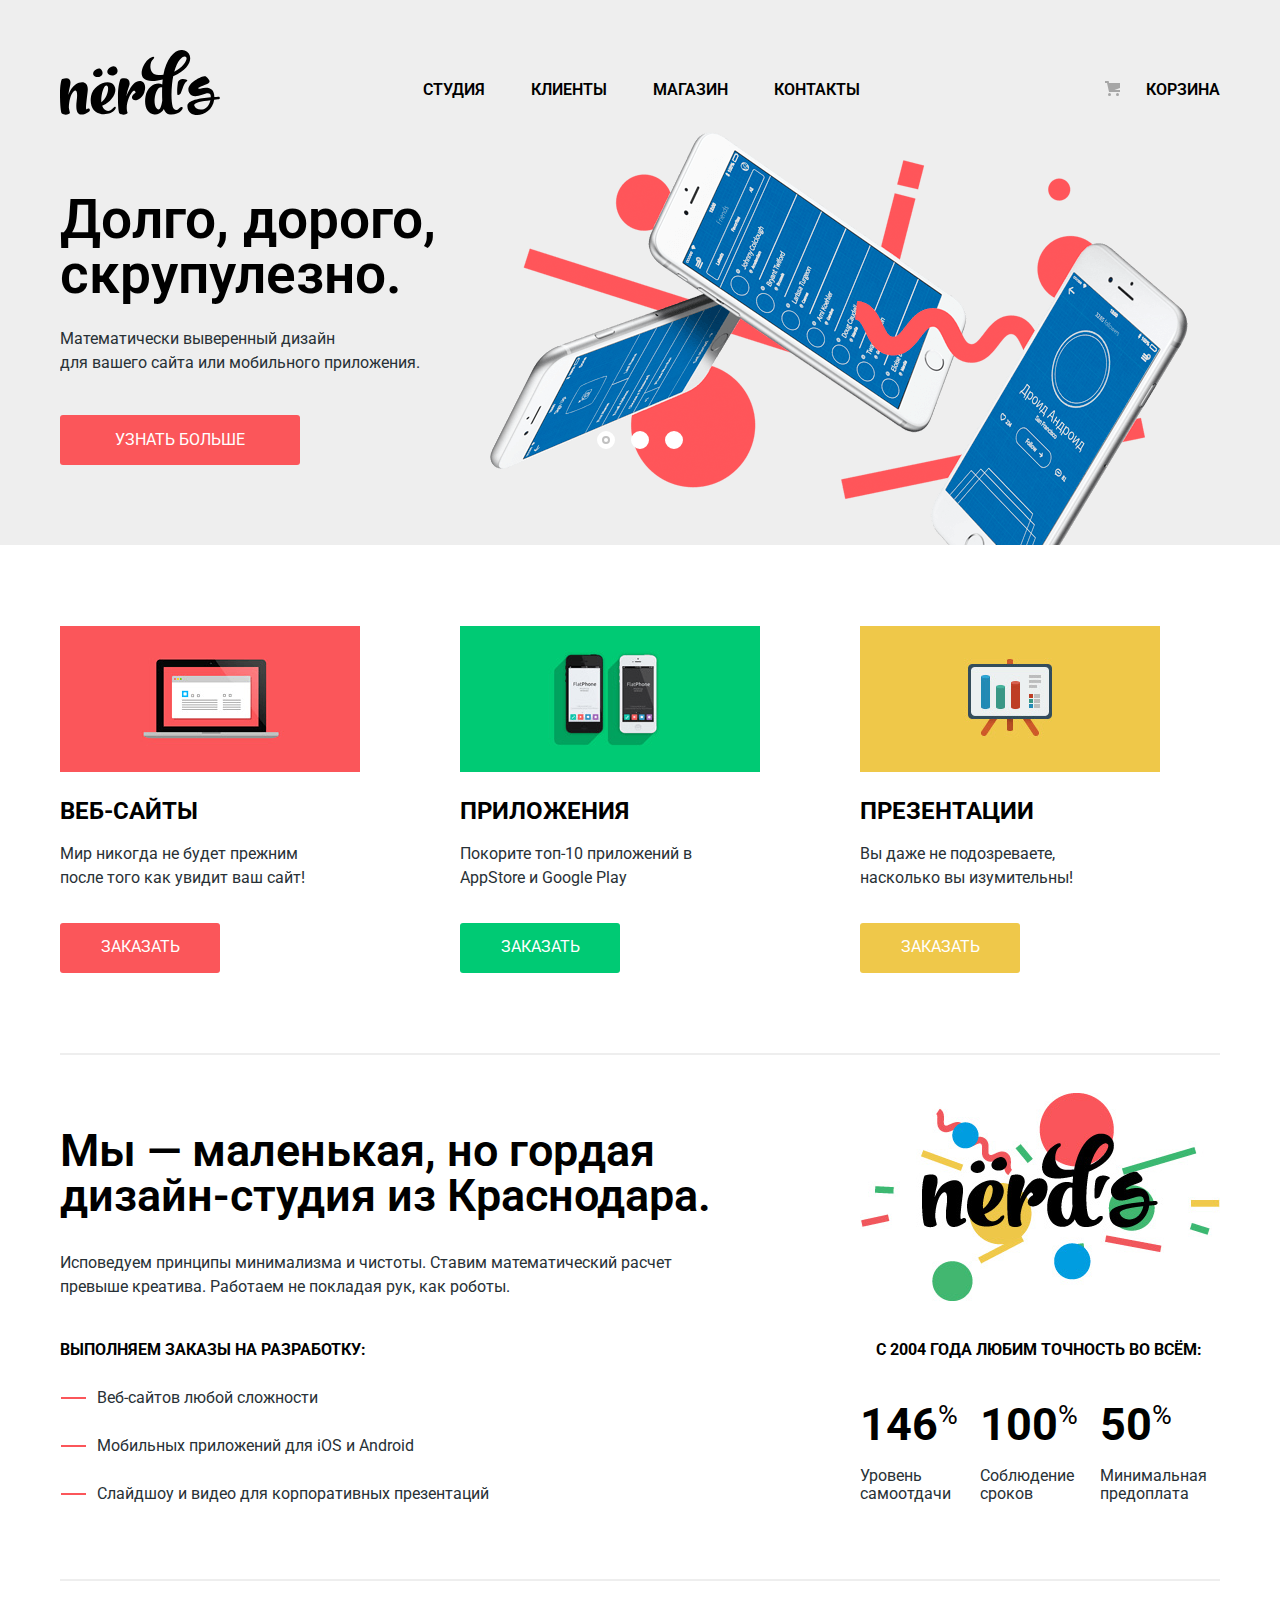
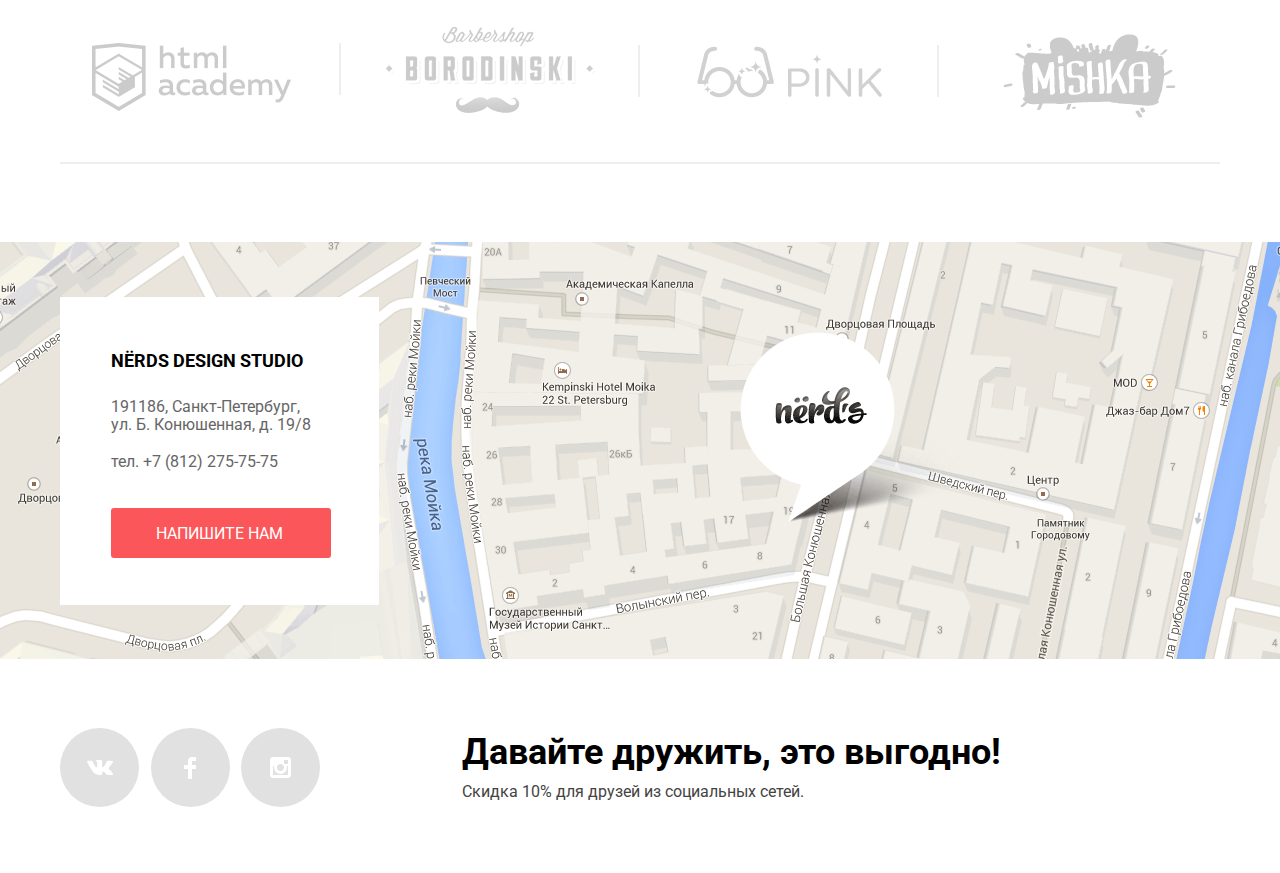
==== commit 42b1a825: "Изменена стилизация элемента iframe" ====
--- a/index.html
+++ b/index.html
@@ -119,18 +119,32 @@
 		</section>
 		<div class="our-partners">
 			<ul class="list">
-				<li class="our-partner html-partner"><a href="https://htmlacademy.ru/intensive/htmlcss"><img src="img/partner-1.png" width="199" height="68" alt="HTML Academy">
-				</a></li>
-				<li class="our-partner bord-partner"><a href="#"><img src="img/partner-2.png" width="209" height="86" alt="Барбершоп «Бородинский»"></a></li>
-				<li class="our-partner pink-partner"><a href="#"><img src="img/partner-3.png" width="185" height="52" alt="Мобильное приложение «Pink»"></a></li>
-				<li class="our-partner mish-partner"><a href="#"><img src="img/partner-4.png" width="173" height="84" alt="Магазин товаров ручной работы «Mishka»"></a>
+				<li class="our-partner html-partner">
+					<a href="https://htmlacademy.ru/intensive/htmlcss">
+						<img src="img/partner-1.png" width="199" height="68" alt="HTML Academy">
+					</a>
+				</li>
+				<li class="our-partner bord-partner">
+					<a href="#">
+						<img src="img/partner-2.png" width="209" height="86" alt="Барбершоп «Бородинский»">
+					</a>
+				</li>
+				<li class="our-partner pink-partner">
+					<a href="#">
+						<img src="img/partner-3.png" width="185" height="52" alt="Мобильное приложение «Pink»">
+					</a>
+				</li>
+				<li class="our-partner mish-partner">
+					<a href="#">
+						<img src="img/partner-4.png" width="173" height="84" alt="Магазин товаров ручной работы «Mishka»">
+					</a>
 				</li>
 			</ul>
 		</div>
 	</main>
 	<section class="contacts">
 		<div class="contacts-background">
-			<iframe class="contacts-map" src="https://www.google.com/maps/embed?pb=!1m18!1m12!1m3!1d1998.5991043651586!2d30.320894616097!3d59.938794181876254!2m3!1f0!2f0!3f0!3m2!1i1024!2i768!4f13.1!3m3!1m2!1s0x4696310fca5ba729%3A0xea9c53d4493c879f!2z0JHQvtC70YzRiNCw0Y8g0JrQvtC90Y7RiNC10L3QvdCw0Y8g0YPQuy4sIDE5LCDQodCw0L3QutGCLdCf0LXRgtC10YDQsdGD0YDQsywgMTkxMTg2!5e0!3m2!1sru!2sru!4v1505602200003" width="100%" height="416" frameborder="0" style="border:0" allowfullscreen></iframe>
+			<iframe class="contacts-map" src="https://www.google.com/maps/embed?pb=!1m18!1m12!1m3!1d1998.5991043651586!2d30.320894616097!3d59.938794181876254!2m3!1f0!2f0!3f0!3m2!1i1024!2i768!4f13.1!3m3!1m2!1s0x4696310fca5ba729%3A0xea9c53d4493c879f!2z0JHQvtC70YzRiNCw0Y8g0JrQvtC90Y7RiNC10L3QvdCw0Y8g0YPQuy4sIDE5LCDQodCw0L3QutGCLdCf0LXRgtC10YDQsdGD0YDQsywgMTkxMTg2!5e0!3m2!1sru!2sru!4v1505602200003" allowfullscreen></iframe>
 			<div class="wrapper">
 				<div class="contacts-container">
 					<h2 class="visually-hidden">Наши контакты</h2>
--- a/css/style.min.css
+++ b/css/style.min.css
@@ -1 +1 @@
-.main-navigation,.site-navigation{display:-webkit-box;display:-ms-flexbox}.site-navigation,.site-navigation-item.current{position:relative}.slide .button,a{text-decoration:none}.basket,.main-container,.main-navigation{-webkit-box-direction:normal}.price-controls input,body,html{font-family:Roboto,Arial,sans-serif}body,html{min-width:1122px;min-height:1750px;margin:0;padding:0;font-size:16px;line-height:24px;font-weight:400;color:#283136;background-color:#fff}img{max-width:100%;height:auto}.wrapper{width:1160px;margin:0 auto;padding:0 10px}.main-header{width:100%;min-height:97px;background-color:#eee}.main-navigation{display:flex;-webkit-box-orient:horizontal;-ms-flex-direction:row;flex-direction:row;-webkit-box-pack:justify;-ms-flex-pack:justify;justify-content:space-between;-ms-flex-wrap:wrap;flex-wrap:wrap;-webkit-box-align:center;-ms-flex-align:center;align-items:center;padding-top:50px;font-size:16px;text-transform:uppercase;line-height:30px;font-weight:600;color:#000;background-color:#eee}.page-title,.slide-title{font-size:55px;line-height:55px;font-weight:600}.main-header-logo{width:160px;height:65px;margin-right:80px}.site-navigation{width:560px;display:flex;-ms-flex-wrap:wrap;flex-wrap:wrap;-webkit-box-pack:start;-ms-flex-pack:start;justify-content:flex-start;-webkit-box-sizing:border-box;-moz-box-sizing:border-box;box-sizing:border-box}.site-navigation-item.current::after{position:absolute;content:"";bottom:3px;right:23px;left:23px;height:2px;background-color:#fb565a}.basket{max-width:180px;display:-webkit-box;display:-ms-flexbox;display:flex;-webkit-box-orient:vertical;-ms-flex-direction:column;flex-direction:column;-ms-flex-wrap:wrap;flex-wrap:wrap;-webkit-box-align:end;-ms-flex-align:end;align-items:flex-end}.basket .basket-link{position:relative;display:block;padding-top:22px;padding-bottom:8px;padding-left:86px}.basket-link::before{position:absolute;content:" ";top:28px;left:45px;width:15px;height:15px;background-image:url(../img/cart-icon.svg);background-repeat:no-repeat;background-position:0 0;opacity:1}.site-navigation-item a{display:inline-block;vertical-align:middle;-webkit-box-sizing:border-box;-moz-box-sizing:border-box;box-sizing:border-box;padding:22px 23px 8px}.basket a,.site-navigation a{color:#000}.basket a:hover,.basket-link a[href]:focus,.site-navigation a[href]:focus,.site-navigation a[href]:hover{color:#fb565a}.basket a[href]:active,.site-navigation a[href]:active{color:#a6a6a6}.basket,.site-navigation,.user-navigation{margin:0;padding:0;list-style:none}.slider-header{width:100%;background:#eee}.slider{position:relative;min-height:430px;-webkit-box-sizing:border-box;-moz-box-sizing:border-box;box-sizing:border-box;margin:0 auto}.slider-wrapper{min-width:1160px;padding:0 10px;background-color:#eee}.slider input[type=radio]{position:absolute;opacity:0}.slider-controls{position:absolute;bottom:104px;left:580px;z-index:1000;width:200px;height:10px;margin-left:-100px;text-align:center}.slider-controls label{position:relative;width:18px;height:18px;display:inline-block;-webkit-box-sizing:border-box;-moz-box-sizing:border-box;box-sizing:border-box;margin:0 6px;background:#fff;border:5px solid #fff;vertical-align:top;border-radius:50%;cursor:pointer}#btn-1:checked~.slider-controls label[for=btn-1],#btn-2:checked~.slider-controls label[for=btn-2],#btn-3:checked~.slider-controls label[for=btn-3]{background-color:#c1c1c1}#btn-1:checked~.slider-controls label[for=btn-1]::after,#btn-2:checked~.slider-controls label[for=btn-2]:after,#btn-3:checked~.slider-controls label[for=btn-3]:after{position:absolute;content:"";top:2px;left:2px;width:4px;height:4px;background:#fff;border-radius:50%}.slide{position:absolute;top:7px;left:0;width:100%;height:100%;overflow:hidden}.slide-text{width:520px;-webkit-box-sizing:border-box;-moz-box-sizing:border-box;box-sizing:border-box;padding-top:70px;color:#283136}.slide-text p{padding-top:9px;padding-bottom:17px}.slide-title{color:#000}.slide .button{width:240px;display:block;margin-top:23px;padding:16px 0;color:#fff;text-align:center;background:#fb565a;border-radius:3px}.slide:nth-child(1){background-image:url(../img/slide1.png);background-repeat:no-repeat;background-position:93% 10px}.slide:nth-child(2){background-image:url(../img/slide2.png);background-repeat:no-repeat;background-position:100% 10px;top:0}.slide:nth-child(3){background-image:url(../img/slide3.png);background-repeat:no-repeat;background-position:100% 20px;top:0}.slide{display:none}#btn-1:checked~.slides .slide:nth-child(1),#btn-2:checked~.slides .slide:nth-child(2),#btn-3:checked~.slides .slide:nth-child(3){display:block}.visually-hidden:not(:focus):not(:active),input[type=checkbox].visually-hidden,input[type=radio].visually-hidden{position:absolute;width:1px;height:1px;margin:-1px;padding:0;border:0;white-space:nowrap;-webkit-clip-path:inset;clip-path:inset;clip:rect(0 0 0 0);overflow:hidden}.page-title-background{width:100%;background-color:#eee}.page-title-container{min-height:240px;-webkit-box-sizing:border-box;-moz-box-sizing:border-box;box-sizing:border-box;padding:76px 215px 110px}.page-title{margin:0;color:#000}.about-us-left h3,.our-works-title{font-weight:700;text-transform:uppercase}.main-container{display:-webkit-box;display:-ms-flexbox;display:flex;-webkit-box-orient:horizontal;-ms-flex-direction:row;flex-direction:row;-ms-flex-wrap:wrap;flex-wrap:wrap;-webkit-box-pack:justify;-ms-flex-pack:justify;justify-content:space-between;margin-top:55px}.range-filter{width:260px}.range-controls{position:relative;height:80px;-webkit-box-sizing:border-box;-moz-box-sizing:border-box;box-sizing:border-box;margin-bottom:13px;padding-top:39px;padding-right:20px;padding-left:20px;border-radius:3px;background:#eee}.range-controls .scale{height:2px;background-color:#d7dcde}.range-controls .bar{height:2px;background:#00ca74}.range-controls .toggle{position:absolute;top:30px;left:0;width:4px;height:4px;border:8px solid #fff;border-radius:50%;background:#ababab;-webkit-box-shadow:0 2px 1px 0 #cfcfcf;box-shadow:0 2px 1px 0 #cfcfcf;cursor:pointer}.range-controls .toggle-min{left:17px}.range-controls .toggle-max{left:160px}.price-controls{font-size:0}.price-controls label{display:inline-block;vertical-align:middle;width:50%;font-size:16px;text-transform:uppercase}.max-price{text-align:right}.after-item p,.button,.item-info h4,.our-partner,.pagination-item a{text-align:center}.price-controls input{width:80px;height:38px;-webkit-box-sizing:border-box;-moz-box-sizing:border-box;box-sizing:border-box;margin-left:8px;padding:8px 10px;font-size:16px;text-align:center;color:#283136;border:none;border-radius:3px;background:#f1f1f1}.button,.filter-button,.inner-button,.pagination-item a{font-family:inherit}.filters-container{width:260px;min-height:770px}.filter-price{min-height:263px;margin-left:0;padding:0}.catalog-item{position:relative;padding-top:40px}.after-item,.catalog-item::before{position:absolute;width:360px;content:""}.catalog-item::before{top:1px;height:40px;background-image:url(../img/browser.svg);opacity:.12;background-repeat:no-repeat}.after-item{display:none;bottom:7px;min-height:230px;-webkit-box-align:center;-ms-flex-align:center;align-items:center;background-color:#eee}.catalog-item:focus .after-item,.catalog-item:hover .after-item{display:inline-block;vertical-align:baseline}.catalog-item:focus::before,.catalog-item:hover::before{opacity:1}.after-item p{width:208px;-webkit-box-sizing:border-box;-moz-box-sizing:border-box;box-sizing:border-box;margin-left:76px;margin-bottom:30px;margin-top:15px;line-height:18px;color:#666}.after-item .button-price,.button{min-height:50px;-moz-box-sizing:border-box}.catalog-container{margin-bottom:27px}.catalog-list{width:760px;display:-webkit-box;display:-ms-flexbox;display:flex;-ms-flex-wrap:wrap;flex-wrap:wrap;-webkit-box-pack:justify;-ms-flex-pack:justify;justify-content:space-between}.after-item .button-price{width:200px;-webkit-box-sizing:border-box;box-sizing:border-box;margin-left:80px;margin-right:80px;margin-bottom:43px;padding:16px 60px}.button,.our-works .list{-webkit-box-sizing:border-box}.catalog-list .catalog-item{width:360px;margin-bottom:26px}.button{display:inline-block;vertical-align:middle;box-sizing:border-box;padding:15px 40px;font-size:16px;line-height:18px;color:#fff;text-transform:uppercase;background-color:#fb565a;border:none;border-radius:3px;cursor:pointer}.button:focus,.button:hover{color:#fff;background-color:#e74246;border:none}.main-about-us,.our-partners{border-bottom:2px solid #eee}.button:active{color:rgba(255,255,255,.3);background-color:#d7373b;-webkit-box-shadow:0 3px 3px #c13135 inset;box-shadow:0 3px 3px #c13135 inset}.list{margin:0;padding:0;list-style:none}.our-works{margin-right:60px;margin-top:80px;margin-bottom:80px}.our-works .list{display:-webkit-box;display:-ms-flexbox;display:flex;-ms-flex-wrap:wrap;flex-wrap:wrap;-webkit-box-pack:justify;-ms-flex-pack:justify;justify-content:space-between;-moz-box-sizing:border-box;box-sizing:border-box}.filter-checkbox,.filter-radio{display:inline-block;vertical-align:baseline;-webkit-box-sizing:border-box;cursor:pointer}.works-item{width:300px}.works-item .button{width:160px}.our-works-title{margin-bottom:16px;margin-top:17px;font-size:24px;line-height:30px;color:#000}.our-work-text{width:260px;margin-bottom:33px;margin-top:0}.button.order2{background-color:#00ca74}.filter-radio{position:relative;-moz-box-sizing:border-box;box-sizing:border-box;padding-bottom:18px;padding-left:36px}.filter-grid{margin:0 0 27px;padding:0}.grid-label::before{position:absolute;content:"";left:0;bottom:16px;width:25px;height:25px;background-image:url(../img/radio-off.svg);background-repeat:no-repeat;opacity:.5}.filter-grid input[type=radio]:checked+label::before{background-image:url(../img/radio-on.svg)}.filter-grid input[type=radio]:focus+label,.filter-grid input[type=radio]:hover+label{color:#000}.filter-grid input[type=radio]:hover+label::before,.filter-input-radio[type=radio]:focus+label::before{background-image:url(../img/radio-off.svg);opacity:1}.filter-grid input[type=radio]:checked:focus+label::before,.filter-input-radio[type=radio]:checked:hover+label::before{background-image:url(../img/radio-on.svg);opacity:1}.filter-input-radio[type=radio]:active+label::before{background-image:url(../img/radio-off.svg);opacity:1}.filter-input-radio[type=radio]:checked:active+label::before{background-image:url(../img/radio-on.svg);opacity:1}.filter-checkbox{position:relative;-moz-box-sizing:border-box;box-sizing:border-box;padding-bottom:18px;padding-left:36px}.about-us-left,.main-about-us{-webkit-box-sizing:border-box}.filter-features{margin:0 0 30px;padding:0}.features-label::before{position:absolute;content:"";left:1px;bottom:18px;width:28px;height:23px;background-image:url(../img/checkbox-off.svg);background-repeat:no-repeat;opacity:.5}.filter-input-checkbox[type=checkbox]:checked+label::before{background-image:url(../img/checkbox-on.svg)}.filter-features input[type=checkbox]:focus+label::before,.filter-input-checkbox[type=checkbox]:hover+label::before{background-image:url(../img/checkbox-off.svg);opacity:1}.filter-input-checkbox[type=checkbox]:checked:focus+label::before,.filter-input-checkbox[type=checkbox]:checked:hover+label::before{background-image:url(../img/checkbox-on.svg);opacity:1}.button.order2:focus,.button.order2:hover{background-color:#00bc6c}.button.order2:active{color:rgba(255,255,255,.3);background-color:#00aa62;-webkit-box-shadow:0 3px 3px #009958 inset;box-shadow:0 3px 3px #009958 inset}.button.order3{background-color:#efc84a}.button.order3:focus,.button.order3:hover{background-color:#eab534}.button.order3:active{color:rgba(255,255,255,.3);background-color:#e5a722;-webkit-box-shadow:0 3px 3px #ce961f inset;box-shadow:0 3px 3px #ce961f inset}.main-about-us{min-height:415px;display:-webkit-box;display:-ms-flexbox;display:flex;-ms-flex-wrap:wrap;flex-wrap:wrap;-moz-box-sizing:border-box;box-sizing:border-box;padding-bottom:49px;border-top:2px solid #eee}.about-us-left{width:800px;-moz-box-sizing:border-box;box-sizing:border-box;padding-top:43px}.about-us-right{width:360px;-webkit-box-sizing:border-box;-moz-box-sizing:border-box;box-sizing:border-box;margin-left:auto;padding-top:38px}.about-us-left h3{-webkit-box-sizing:border-box;-moz-box-sizing:border-box;box-sizing:border-box;padding-top:23px;font-size:16px;line-height:24px;color:#000}.about-us-left b{width:660px;display:block;padding-top:30px;font-size:45px;line-height:45px;font-weight:600;color:#000}.about-us-left p{width:620px;margin:0;-webkit-box-sizing:border-box;-moz-box-sizing:border-box;box-sizing:border-box;padding-top:33px}.about-us-right b{display:block;-webkit-box-sizing:border-box;-moz-box-sizing:border-box;box-sizing:border-box;padding-top:30px;padding-left:16px;color:#000;font-weight:700;text-transform:uppercase}.filter-second,.our-partners .list{display:-webkit-box;display:-ms-flexbox}.about-us-orders{-webkit-box-sizing:border-box;-moz-box-sizing:border-box;box-sizing:border-box;margin-top:24px}.about-us-orders li{position:relative;-webkit-box-sizing:border-box;-moz-box-sizing:border-box;box-sizing:border-box;padding-left:37px;padding-bottom:24px}.about-us-table,.table-cell{-webkit-box-sizing:border-box}.about-us-orders-item::before{position:absolute;content:" ";top:11px;left:1px;width:25px;height:2px;background-color:#fb565a}.about-us-table{min-width:360px;-moz-box-sizing:border-box;box-sizing:border-box;margin-top:40px;border-spacing:0;border-collapse:collapse}.our-partners,.table-cell{-moz-box-sizing:border-box}.filter-button,.filters-form .inner-button{margin-top:45px}.table-cell{width:33.333%;min-height:45px;box-sizing:border-box;padding:0}.our-partner,.our-partners{-webkit-box-sizing:border-box}.table-cell.number{padding-bottom:20px}.table-sup{top:-16px;font-size:27px;font-weight:400}.about-us-table tr:first-of-type{font-size:45px;line-height:1;color:#000;font-weight:700}.filter-name,.filter-second h3{font-size:18px;font-weight:700}.about-us-table tr:last-of-type{line-height:18px}.our-partners{box-sizing:border-box;margin-bottom:78px}.our-partners .list{min-height:181px;display:flex;-webkit-box-pack:start;-ms-flex-pack:start;justify-content:flex-start;-ms-flex-wrap:wrap;flex-wrap:wrap;-webkit-box-align:center;-ms-flex-align:center;align-items:center}.filter-name,.our-partner{display:inline-block;vertical-align:middle}.our-partner{position:relative;width:299px;-moz-box-sizing:border-box;box-sizing:border-box;padding-top:8px}.our-partner.html-partner{padding-top:17px}.our-partner.mish-partner{padding-top:15px}.our-partner:nth-of-type(1),.our-partner:nth-of-type(n+5){width:281px;padding-right:19px}.our-partner:nth-of-type(n+4){width:280px;padding-left:20px}.our-partner:last-of-type{padding-right:0;border-right:none}.our-partner:not(:nth-of-type(n+4))::after{position:absolute;content:"";right:0;height:50px;border:1px solid #eee}.bord-partner::after{bottom:27px}.pink-partner::after{bottom:8px}.our-partners img{opacity:.2}.our-partners img:focus,.our-partners img:hover{opacity:1}.our-partners img:active{opacity:.1}.filter-name{line-height:30px;color:#000;text-transform:uppercase;letter-spacing:.07ex}.filter-price{padding-left:0}.filter-price p{line-height:22px;text-transform:uppercase}.filter-price .filter-name{margin-bottom:48px}.filter-grid .filter-name{margin-bottom:14px}.filter-features .filter-name{margin-bottom:15px}.filter label{line-height:20px}.filter-second h3,.pagination-item a{line-height:18px;text-transform:uppercase}.filter fieldset{border:none}.filter-input:focus+label,.filter-input:hover+label{color:#000}.filter-input:disabled+label{opacity:.3}.filter-button{-webkit-box-sizing:border-box;-moz-box-sizing:border-box;box-sizing:border-box;padding:15px 90px;color:#000;background-color:#eee}.filter-button:focus,.filter-button:hover{color:#000;background-color:#dfdfdf}.filter-button:active{color:rgba(0,0,0,.5);background-color:#d5d5d5;-webkit-box-shadow:0 3px 3px #bfbfbf inset;box-shadow:0 3px 3px #bfbfbf inset}.main-container-right{margin-bottom:59px}.filter-second{width:760px;display:flex;-ms-flex-wrap:wrap;flex-wrap:wrap;-webkit-box-align:start;-ms-flex-align:start;align-items:flex-start;-ms-flex-negative:1;flex-shrink:1;-webkit-box-flex:0;-ms-flex-positive:0;flex-grow:0;margin-bottom:38px}.filter-second h3{-webkit-box-sizing:border-box;-moz-box-sizing:border-box;box-sizing:border-box;padding-top:3px;margin-right:auto;margin-top:auto}.filter-second .filter-sort{width:300px;display:-webkit-box;display:-ms-flexbox;display:flex;-ms-flex-wrap:wrap;flex-wrap:wrap;-webkit-box-pack:start;-ms-flex-pack:start;justify-content:flex-start}.down-dir,.up-dir{display:inline-block;vertical-align:baseline}.filter-second-option a{padding-right:25px;font-size:14px;color:#000;text-transform:uppercase;opacity:.3}.filter-second-option a[href]:focus,.filter-second-option a[href]:hover{opacity:.6}.filter-current a,.filter-second-option a[href]:active{opacity:1}.down-dir a,.up-dir a{background-repeat:no-repeat;opacity:.1}.filter-dir{width:60px;min-height:10px;align-self:flex-end;margin-bottom:auto}.down-dir,.down-dir a,.up-dir,.up-dir a{width:11px;height:10px}.down-dir{margin-left:19px;margin-right:14px}.down-dir a,.pagination-item a,.up-dir a{display:inline-block;vertical-align:middle}.down-dir a{background-image:url(../img/icon-down-dir.svg)}.up-dir a{background-image:url(../img/icon-up-dir.svg)}.down-dir a[href]:focus,.down-dir a[href]:hover,.up-dir a[href]:focus,.up-dir a[href]:hover{opacity:.4}.dir-current a,.down-dir a[href]:active,.up-dir a[href]:active{opacity:1}.pagination-list{min-height:50px;display:-webkit-box;display:-ms-flexbox;display:flex;-ms-flex-wrap:wrap;flex-wrap:wrap;-webkit-box-pack:start;-ms-flex-pack:start;justify-content:flex-start;-webkit-box-align:center;-ms-flex-align:center;align-items:center}.pagination-item a{min-width:50px;height:50px;-webkit-box-sizing:border-box;box-sizing:border-box;margin-right:11px;padding-top:16px;padding-bottom:16px;color:#000;font-weight:500;border-radius:3px;background-color:#eee}.contacts-container,.social-item{-webkit-box-sizing:border-box;-moz-box-sizing:border-box}.pagination-current a{padding-top:13px;padding-bottom:13px;font-weight:500;font-family:inherit;border:3px solid #eee;background-color:#fff}.pagination-item a[href]:focus,.pagination-item a[href]:hover{color:#000;background-color:#dfdfdf}.pagination-item a[href]:active{color:#000;color:rgba(0,0,0,.3);background:#d5d5d5;-webkit-box-shadow:0 3px 3px #bfbfbf inset;box-shadow:0 3px 3px #bfbfbf inset}.contacts h3,.item-info h4{font-size:18px;line-height:30px;color:#000;font-weight:700;text-transform:uppercase}.item-info h4{margin-top:27px;margin-bottom:15px}.contacts{position:relative;height:417px}.contacts-map{min-height:417px}.contacts-container{position:absolute;top:0;width:319px;min-height:308px;box-sizing:border-box;margin-top:55px;padding:31px 48px 5px 51px;background:#fff}.contacts-background{max-width:1366px;height:417px;background-image:url(../img/map.png);background-repeat:no-repeat;background-position:center -151px;background-color:#f1efe8}.contacts-container .button{min-width:220px;display:block;margin-top:37px;padding-left:36px;padding-top:17px}.footer-social,.social-list{display:-webkit-box;display:-ms-flexbox;-webkit-box-orient:horizontal}.contacts h3{margin-bottom:22px}.contacts p{width:210px;margin-bottom:19px;line-height:18px;color:#666}.main-footer{min-height:145px;margin-top:69px;background-color:#fff}.footer-social{display:flex;-webkit-box-direction:reverse;-ms-flex-direction:row-reverse;flex-direction:row-reverse;-ms-flex-wrap:wrap;flex-wrap:wrap}.footer-social b{margin-left:auto;margin-right:200px;margin-top:75px;font-size:36px;line-height:36px;font-weight:700;color:#000}.footer-social p{margin-left:auto;margin-right:399px;margin-top:10px;line-height:22px;color:#444}.main-footer .social-text{margin-right:17px;margin-top:6px}.footer-social-button{height:80px;margin-right:auto}.social-item{width:79px;min-height:79px;box-sizing:border-box;background-image:url(../img/contacts-shape.png);background-repeat:no-repeat}.inner-button,.social-button{-webkit-box-sizing:border-box;-moz-box-sizing:border-box}.social-list{width:260px;display:flex;-webkit-box-direction:normal;-ms-flex-direction:row;flex-direction:row;-webkit-box-pack:justify;-ms-flex-pack:justify;justify-content:space-between;-ms-flex-wrap:wrap;flex-wrap:wrap}.social-button{position:relative;width:79px;height:79px;display:-webkit-box;display:-ms-flexbox;display:flex;-webkit-box-align:center;-ms-flex-align:center;align-items:center;-webkit-box-pack:center;-ms-flex-pack:center;justify-content:center;box-sizing:border-box;border-radius:100%;background-color:#e1e1e1}.social-button:focus,.social-button:hover{background-color:#e74246}.social-button:active{background-color:#d7373b}.social-button:active::after{position:absolute;content:"";width:79px;height:79px;border-radius:100%;background-color:#d7373b;opacity:.7;-webkit-box-shadow:0 3px 3px #a30013 inset;box-shadow:0 3px 3px #a30013 inset}.inner-button{width:260px;height:50px;box-sizing:border-box;padding:15px 77px;font-weight:600;color:#000;text-transform:uppercase;background-color:#eee;border-radius:3px}.inner-button:focus,.inner-button:hover{color:#000;background-color:#dfdfdf}.inner-button:active{color:#000;color:rgba(0,0,0,.3);background:#d5d5d5;-webkit-box-shadow:0 3px 3px #bfbfbf inset;box-shadow:0 3px 3px #bfbfbf inset}.modal,.modal-close{background-color:#fff}.modal{display:none;position:fixed;top:15px;left:200px;width:960px;min-height:590px;-webkit-box-sizing:border-box;-moz-box-sizing:border-box;box-sizing:border-box;padding:150px 100px 85px;color:#000;-webkit-box-shadow:0 10px 30px 0 rgba(0,0,0,.75);box-shadow:0 10px 30px 0 rgba(0,0,0,.75);border:none}.modal-show{display:block;-webkit-animation:bounce .6s;-webkit-animation-name:bounce;animation-name:bounce;-webkit-animation-duration:.6s;animation-duration:.6s}.modal-error{-webkit-animation:shake .6s;animation:shake;-webkit-animation-duration:.6s;animation-duration:.6s}.modal-close{position:absolute;top:78px;right:90px;width:21px;height:21px;font-size:0;border:0;cursor:pointer}.modal input,.modal textarea{padding-left:13px;font-size:16px;line-height:18px}.modal-close::after,.modal-close::before{position:absolute;content:"";top:10px;left:1px;width:20px;height:3px;background-color:#fecccd;border-radius:5px}.modal-close::before{-webkit-transform:rotate(45deg);-ms-transform:rotate(45deg);transform:rotate(45deg)}.modal-close::after{-webkit-transform:rotate(-45deg);-ms-transform:rotate(-45deg);transform:rotate(-45deg)}.modal-close:focus::after,.modal-close:focus::before,.modal-close:hover::after,.modal-close:hover::before{background-color:#fb565a}.modal-close:active::after,.modal-close:active::before{background-color:#fee}.modal .input-title{display:inline-block;vertical-align:baseline;margin-right:200px;margin-bottom:8px;line-height:18px;font-weight:700;color:#000}.modal-form-box{width:360px;height:50px;-webkit-box-sizing:border-box;-moz-box-sizing:border-box;box-sizing:border-box;border:2px solid #d7dcde;border-radius:3px}.modal-form-box:hover{border-color:#b4b9bb}.modal-form-box:active,.modal-form-box:focus{border-color:#000}.modal-form-box.text{width:760px;min-height:118px;margin-bottom:45px;background-color:#fff;resize:none}.letter-email-container,.letter-name-container{width:360px;display:inline-block;vertical-align:middle;margin-bottom:33px}.letter-name-container{margin-right:35px}.modal textarea{padding-top:10px}.modal input{padding-top:5px}.modal .button{padding-left:82px;padding-right:82px}@-webkit-keyframes bounce{0%{-webkit-transform:translateY(-2000px);transform:translateY(-2000px)}70%{-webkit-transform:translateY(30px);transform:translateY(30px)}90%{-webkit-transform:translateY(0);transform:translateY(0)}}@keyframes bounce{0%{-webkit-transform:translateY(-2000px);transform:translateY(-2000px)}70%{-webkit-transform:translateY(30px);transform:translateY(30px)}90%{-webkit-transform:translateY(0);transform:translateY(0)}}@-webkit-keyframes shake{0%,100%{-webkit-transform:translateY(0);transform:translateY(0)}10%,30%,50%,70%,90%{-webkit-transform:translateY(-10px);transform:translateY(-10px)}20%,40%,60%,80%{-webkit-transform:translateY(10px);transform:translateY(10px)}}@keyframes shake{0%,100%{-webkit-transform:translateY(0);transform:translateY(0)}10%,30%,50%,70%,90%{-webkit-transform:translateY(-10px);transform:translateY(-10px)}20%,40%,60%,80%{-webkit-transform:translateY(10px);transform:translateY(10px)}}+.main-navigation,.site-navigation{display:-webkit-box;display:-ms-flexbox}.site-navigation,.site-navigation-item.current{position:relative}.slide .button,a{text-decoration:none}.basket,.main-container,.main-navigation{-webkit-box-direction:normal}.price-controls input,body,html{font-family:Roboto,Arial,sans-serif}body,html{min-width:1122px;min-height:1750px;margin:0;padding:0;font-size:16px;line-height:24px;font-weight:400;color:#283136;background-color:#fff}img{max-width:100%;height:auto}.wrapper{width:1160px;margin:0 auto;padding:0 10px}.main-header{width:100%;min-height:97px;background-color:#eee}.main-navigation{display:flex;-webkit-box-orient:horizontal;-ms-flex-direction:row;flex-direction:row;-webkit-box-pack:justify;-ms-flex-pack:justify;justify-content:space-between;-ms-flex-wrap:wrap;flex-wrap:wrap;-webkit-box-align:center;-ms-flex-align:center;align-items:center;padding-top:50px;font-size:16px;text-transform:uppercase;line-height:30px;font-weight:600;color:#000;background-color:#eee}.page-title,.slide-title{font-size:55px;line-height:55px;font-weight:600}.main-header-logo{width:160px;height:65px;margin-right:80px}.site-navigation{width:560px;display:flex;-ms-flex-wrap:wrap;flex-wrap:wrap;-webkit-box-pack:start;-ms-flex-pack:start;justify-content:flex-start;-webkit-box-sizing:border-box;-moz-box-sizing:border-box;box-sizing:border-box}.site-navigation-item.current::after{position:absolute;content:"";bottom:3px;right:23px;left:23px;height:2px;background-color:#fb565a}.basket{max-width:180px;display:-webkit-box;display:-ms-flexbox;display:flex;-webkit-box-orient:vertical;-ms-flex-direction:column;flex-direction:column;-ms-flex-wrap:wrap;flex-wrap:wrap;-webkit-box-align:end;-ms-flex-align:end;align-items:flex-end}.basket .basket-link{position:relative;display:block;padding-top:22px;padding-bottom:8px;padding-left:86px}.basket-link::before{position:absolute;content:" ";top:28px;left:45px;width:15px;height:15px;background-image:url(../img/cart-icon.svg);background-repeat:no-repeat;background-position:0 0;opacity:1}.site-navigation-item a{display:inline-block;vertical-align:middle;-webkit-box-sizing:border-box;-moz-box-sizing:border-box;box-sizing:border-box;padding:22px 23px 8px}.basket a,.site-navigation a{color:#000}.basket a:hover,.basket-link a[href]:focus,.site-navigation a[href]:focus,.site-navigation a[href]:hover{color:#fb565a}.basket a[href]:active,.site-navigation a[href]:active{color:#a6a6a6}.basket,.site-navigation,.user-navigation{margin:0;padding:0;list-style:none}.slider-header{width:100%;background:#eee}.slider{position:relative;min-height:430px;-webkit-box-sizing:border-box;-moz-box-sizing:border-box;box-sizing:border-box;margin:0 auto}.slider-wrapper{min-width:1160px;padding:0 10px;background-color:#eee}.slider input[type=radio]{position:absolute;opacity:0}.slider-controls{position:absolute;bottom:104px;left:580px;z-index:1000;width:200px;height:10px;margin-left:-100px;text-align:center}.slider-controls label{position:relative;width:18px;height:18px;display:inline-block;-webkit-box-sizing:border-box;-moz-box-sizing:border-box;box-sizing:border-box;margin:0 6px;background:#fff;border:5px solid #fff;vertical-align:top;border-radius:50%;cursor:pointer}#btn-1:checked~.slider-controls label[for=btn-1],#btn-2:checked~.slider-controls label[for=btn-2],#btn-3:checked~.slider-controls label[for=btn-3]{background-color:#c1c1c1}#btn-1:checked~.slider-controls label[for=btn-1]::after,#btn-2:checked~.slider-controls label[for=btn-2]:after,#btn-3:checked~.slider-controls label[for=btn-3]:after{position:absolute;content:"";top:2px;left:2px;width:4px;height:4px;background:#fff;border-radius:50%}.slide{position:absolute;top:7px;left:0;width:100%;height:100%;overflow:hidden}.slide-text{width:520px;-webkit-box-sizing:border-box;-moz-box-sizing:border-box;box-sizing:border-box;padding-top:70px;color:#283136}.slide-text p{padding-top:9px;padding-bottom:17px}.slide-title{color:#000}.slide .button{width:240px;display:block;margin-top:23px;padding:16px 0;color:#fff;text-align:center;background:#fb565a;border-radius:3px}.slide:nth-child(1){background-image:url(../img/slide1.png);background-repeat:no-repeat;background-position:93% 10px}.slide:nth-child(2){background-image:url(../img/slide2.png);background-repeat:no-repeat;background-position:100% 10px;top:0}.slide:nth-child(3){background-image:url(../img/slide3.png);background-repeat:no-repeat;background-position:100% 20px;top:0}.slide{display:none}#btn-1:checked~.slides .slide:nth-child(1),#btn-2:checked~.slides .slide:nth-child(2),#btn-3:checked~.slides .slide:nth-child(3){display:block}.visually-hidden:not(:focus):not(:active),input[type=checkbox].visually-hidden,input[type=radio].visually-hidden{position:absolute;width:1px;height:1px;margin:-1px;padding:0;border:0;white-space:nowrap;-webkit-clip-path:inset;clip-path:inset;clip:rect(0 0 0 0);overflow:hidden}.page-title-background{width:100%;background-color:#eee}.page-title-container{min-height:240px;-webkit-box-sizing:border-box;-moz-box-sizing:border-box;box-sizing:border-box;padding:76px 215px 110px}.page-title{margin:0;color:#000}.about-us-left h3,.our-works-title{font-weight:700;text-transform:uppercase}.main-container{display:-webkit-box;display:-ms-flexbox;display:flex;-webkit-box-orient:horizontal;-ms-flex-direction:row;flex-direction:row;-ms-flex-wrap:wrap;flex-wrap:wrap;-webkit-box-pack:justify;-ms-flex-pack:justify;justify-content:space-between;margin-top:55px}.main-container-right{margin-bottom:59px}.range-filter{width:260px}.range-controls{position:relative;height:80px;-webkit-box-sizing:border-box;-moz-box-sizing:border-box;box-sizing:border-box;margin-bottom:13px;padding-top:39px;padding-right:20px;padding-left:20px;border-radius:3px;background:#eee}.range-controls .scale{height:2px;background-color:#d7dcde}.range-controls .bar{width:70%;height:2px;margin-left:0;background:#00ca74}.range-controls .toggle{position:absolute;top:30px;left:0;width:4px;height:4px;border:8px solid #fff;border-radius:50%;background:#ababab;-webkit-box-shadow:0 2px 1px 0 #cfcfcf;box-shadow:0 2px 1px 0 #cfcfcf;cursor:pointer}.range-controls .toggle-min{left:17px}.range-controls .toggle-max{left:160px}.price-controls{font-size:0}.price-controls label{display:inline-block;vertical-align:middle;width:50%;font-size:16px;text-transform:uppercase}.max-price{text-align:right}.after-item p,.button,.item-info h4,.our-partner,.pagination-item a{text-align:center}.price-controls input{width:80px;height:38px;-webkit-box-sizing:border-box;-moz-box-sizing:border-box;box-sizing:border-box;margin-left:8px;padding:8px 10px;font-size:16px;text-align:center;color:#283136;border:none;border-radius:3px;background:#f1f1f1}.filters-container{width:260px;min-height:770px}.filter-price{min-height:263px;margin-left:0;padding:0}.catalog-item{position:relative;padding-top:40px}.after-item,.catalog-item::before{position:absolute;width:360px;content:""}.catalog-item::before{top:1px;height:40px;background-image:url(../img/browser.svg);opacity:.12;background-repeat:no-repeat}.after-item{bottom:7px;min-height:230px;display:none;-webkit-box-align:center;-ms-flex-align:center;align-items:center;background-color:#eee}.catalog-item:focus .after-item,.catalog-item:hover .after-item{display:inline-block;vertical-align:baseline}.catalog-item:focus::before,.catalog-item:hover::before{opacity:1}.after-item p{width:208px;-webkit-box-sizing:border-box;-moz-box-sizing:border-box;box-sizing:border-box;margin-left:76px;margin-bottom:30px;margin-top:15px;line-height:18px;color:#666}.after-item .button-price,.button{min-height:50px;-webkit-box-sizing:border-box}.catalog-container{margin-bottom:27px}.catalog-list{width:760px;display:-webkit-box;display:-ms-flexbox;display:flex;-ms-flex-wrap:wrap;flex-wrap:wrap;-webkit-box-pack:justify;-ms-flex-pack:justify;justify-content:space-between}.after-item .button-price{width:200px;-moz-box-sizing:border-box;box-sizing:border-box;margin-left:80px;margin-right:80px;margin-bottom:43px;padding:16px 60px}.button,.our-works .list{-moz-box-sizing:border-box}.catalog-list .catalog-item{width:360px;margin-bottom:26px}.button{display:inline-block;vertical-align:middle;box-sizing:border-box;padding:15px 40px;font-size:16px;line-height:18px;color:#fff;text-transform:uppercase;font-family:inherit;background-color:#fb565a;border:none;border-radius:3px;cursor:pointer}.button:focus,.button:hover{color:#fff;background-color:#e74246;border:none}.main-about-us,.our-partners{border-bottom:2px solid #eee}.button:active{color:rgba(255,255,255,.3);background-color:#d7373b;-webkit-box-shadow:0 3px 3px #c13135 inset;box-shadow:0 3px 3px #c13135 inset}.list{margin:0;padding:0;list-style:none}.our-works{margin-right:60px;margin-top:81px;margin-bottom:80px}.our-works .list{display:-webkit-box;display:-ms-flexbox;display:flex;-ms-flex-wrap:wrap;flex-wrap:wrap;-webkit-box-pack:justify;-ms-flex-pack:justify;justify-content:space-between;-webkit-box-sizing:border-box;box-sizing:border-box}.filter-checkbox,.filter-radio{display:inline-block;vertical-align:baseline;-moz-box-sizing:border-box;cursor:pointer}.works-item{width:300px}.works-item .button{width:160px}.our-works-title{margin-bottom:16px;margin-top:17px;font-size:24px;line-height:30px;color:#000}.our-work-text{width:260px;margin-bottom:33px;margin-top:0}.button.order2{background-color:#00ca74}.filter-radio{position:relative;-webkit-box-sizing:border-box;box-sizing:border-box;padding-bottom:18px;padding-left:36px}.filter-grid{margin:0 0 27px;padding:0}.grid-label::before{position:absolute;content:"";left:0;bottom:16px;width:25px;height:25px;background-image:url(../img/radio-off.svg);background-repeat:no-repeat;opacity:.5}.filter-grid input[type=radio]:checked+label::before{background-image:url(../img/radio-on.svg)}.filter-grid input[type=radio]:focus+label,.filter-grid input[type=radio]:hover+label{color:#000}.filter-grid input[type=radio]:hover+label::before,.filter-input-radio[type=radio]:focus+label::before{background-image:url(../img/radio-off.svg);opacity:1}.filter-grid input[type=radio]:checked:focus+label::before,.filter-input-radio[type=radio]:checked:hover+label::before{background-image:url(../img/radio-on.svg);opacity:1}.filter-input-radio[type=radio]:active+label::before{background-image:url(../img/radio-off.svg);opacity:1}.filter-input-radio[type=radio]:checked:active+label::before{background-image:url(../img/radio-on.svg);opacity:1}.filter-checkbox{position:relative;-webkit-box-sizing:border-box;box-sizing:border-box;padding-bottom:18px;padding-left:36px}.filter-features{margin:0 0 30px;padding:0}.features-label::before{position:absolute;content:"";left:1px;bottom:18px;width:28px;height:23px;background-image:url(../img/checkbox-off.svg);background-repeat:no-repeat;opacity:.5}.filter-input-checkbox[type=checkbox]:checked+label::before{background-image:url(../img/checkbox-on.svg)}.filter-features input[type=checkbox]:focus+label::before,.filter-input-checkbox[type=checkbox]:hover+label::before{background-image:url(../img/checkbox-off.svg);opacity:1}.filter-input-checkbox[type=checkbox]:checked:focus+label::before,.filter-input-checkbox[type=checkbox]:checked:hover+label::before{background-image:url(../img/checkbox-on.svg);opacity:1}.button.order2:focus,.button.order2:hover{background-color:#00bc6c}.button.order2:active{color:rgba(255,255,255,.3);background-color:#00aa62;-webkit-box-shadow:0 3px 3px #009958 inset;box-shadow:0 3px 3px #009958 inset}.button.order3{background-color:#efc84a}.button.order3:focus,.button.order3:hover{background-color:#eab534}.button.order3:active{color:rgba(255,255,255,.3);background-color:#e5a722;-webkit-box-shadow:0 3px 3px #ce961f inset;box-shadow:0 3px 3px #ce961f inset}.main-about-us{min-height:415px;display:-webkit-box;display:-ms-flexbox;display:flex;-ms-flex-wrap:wrap;flex-wrap:wrap;-webkit-box-sizing:border-box;-moz-box-sizing:border-box;box-sizing:border-box;padding-bottom:49px;border-top:2px solid #eee}.about-us-left{width:800px;-webkit-box-sizing:border-box;-moz-box-sizing:border-box;box-sizing:border-box;padding-top:43px}.about-us-right{width:360px;-webkit-box-sizing:border-box;-moz-box-sizing:border-box;box-sizing:border-box;margin-left:auto;padding-top:38px}.about-us-left h3{-webkit-box-sizing:border-box;-moz-box-sizing:border-box;box-sizing:border-box;padding-top:23px;font-size:16px;line-height:24px;color:#000}.about-us-left b{width:660px;display:block;padding-top:30px;font-size:45px;line-height:45px;font-weight:600;color:#000}.about-us-left p{width:620px;margin:0;-webkit-box-sizing:border-box;-moz-box-sizing:border-box;box-sizing:border-box;padding-top:33px}.about-us-right b{display:block;-webkit-box-sizing:border-box;-moz-box-sizing:border-box;box-sizing:border-box;padding-top:30px;padding-left:16px;color:#000;font-weight:700;text-transform:uppercase}.filter-second,.our-partners .list{display:-webkit-box;display:-ms-flexbox}.about-us-orders{-webkit-box-sizing:border-box;-moz-box-sizing:border-box;box-sizing:border-box;margin-top:24px}.about-us-orders li{position:relative;-webkit-box-sizing:border-box;-moz-box-sizing:border-box;box-sizing:border-box;padding-left:37px;padding-bottom:24px}.about-us-orders-item::before{position:absolute;content:" ";top:11px;left:1px;width:25px;height:2px;background-color:#fb565a}.about-us-table{min-width:360px;-webkit-box-sizing:border-box;-moz-box-sizing:border-box;box-sizing:border-box;margin-top:40px;border-spacing:0;border-collapse:collapse}.our-partners,.table-cell{-webkit-box-sizing:border-box}.table-cell{width:33.333%;min-height:45px;-moz-box-sizing:border-box;box-sizing:border-box;padding:0}.our-partner,.our-partners{-moz-box-sizing:border-box}.table-cell.number{padding-bottom:20px}.table-sup{top:-16px;font-size:27px;font-weight:400}.about-us-table tr:first-of-type{font-size:45px;line-height:1;color:#000;font-weight:700}.filter-name,.filter-second h3{font-size:18px;font-weight:700}.about-us-table tr:last-of-type{line-height:18px}.our-partners{box-sizing:border-box;margin-bottom:78px}.our-partners .list{min-height:181px;display:flex;-webkit-box-pack:start;-ms-flex-pack:start;justify-content:flex-start;-ms-flex-wrap:wrap;flex-wrap:wrap;-webkit-box-align:center;-ms-flex-align:center;align-items:center}.filter-name,.our-partner{display:inline-block;vertical-align:middle}.our-partner{position:relative;width:299px;-webkit-box-sizing:border-box;box-sizing:border-box;padding-top:8px}.our-partner.html-partner{padding-top:17px}.our-partner.mish-partner{padding-top:15px}.our-partner:nth-of-type(1),.our-partner:nth-of-type(n+5){width:281px;padding-right:19px}.our-partner:nth-of-type(n+4){width:280px;padding-left:20px}.our-partner:last-of-type{padding-right:0;border-right:none}.our-partner:not(:nth-of-type(n+4))::after{position:absolute;content:"";right:0;height:50px;border:1px solid #eee}.bord-partner::after{bottom:27px}.pink-partner::after{bottom:8px}.our-partners img{opacity:.2}.our-partners img:focus,.our-partners img:hover{opacity:1}.our-partners img:active{opacity:.1}.filter-name{line-height:30px;color:#000;text-transform:uppercase}.down-dir,.up-dir{vertical-align:baseline}.filter-price{padding-left:0}.filter-price .filter-name{margin-bottom:48px}.filter-grid .filter-name{margin-bottom:14px}.filter-features .filter-name{margin-bottom:15px}.filter label{line-height:20px}.filter-second h3,.pagination-item a{-webkit-box-sizing:border-box;line-height:18px;text-transform:uppercase}.filter fieldset{border:none}.filter-input:focus+label,.filter-input:hover+label{color:#000}.filter-input:disabled+label{opacity:.3}.filter-second{width:760px;display:flex;-ms-flex-wrap:wrap;flex-wrap:wrap;-webkit-box-align:start;-ms-flex-align:start;align-items:flex-start;-ms-flex-negative:1;flex-shrink:1;-webkit-box-flex:0;-ms-flex-positive:0;flex-grow:0;margin-bottom:38px}.filter-second h3{-moz-box-sizing:border-box;box-sizing:border-box;padding-top:3px;margin-right:auto;margin-top:auto}.filter-second .filter-sort{width:300px;display:-webkit-box;display:-ms-flexbox;display:flex;-ms-flex-wrap:wrap;flex-wrap:wrap;-webkit-box-pack:start;-ms-flex-pack:start;justify-content:flex-start}.filter-second-option a{padding-right:25px;font-size:14px;color:#000;text-transform:uppercase;opacity:.3}.filter-second-option a[href]:focus,.filter-second-option a[href]:hover{opacity:.6}.filter-current a,.filter-second-option a[href]:active{opacity:1}.down-dir a,.up-dir a{background-repeat:no-repeat;opacity:.1}.filter-dir{width:60px;min-height:10px;align-self:flex-end;margin-bottom:auto}.down-dir,.down-dir a,.up-dir,.up-dir a{width:11px;height:10px;display:inline-block}.down-dir{margin-left:19px;margin-right:14px}.down-dir a,.pagination-item a,.up-dir a{vertical-align:middle}.down-dir a{background-image:url(../img/icon-down-dir.svg)}.up-dir a{background-image:url(../img/icon-up-dir.svg)}.down-dir a[href]:focus,.down-dir a[href]:hover,.up-dir a[href]:focus,.up-dir a[href]:hover{opacity:.4}.dir-current a,.down-dir a[href]:active,.up-dir a[href]:active{opacity:1}.pagination-list{min-height:50px;display:-webkit-box;display:-ms-flexbox;display:flex;-ms-flex-wrap:wrap;flex-wrap:wrap;-webkit-box-pack:start;-ms-flex-pack:start;justify-content:flex-start;-webkit-box-align:center;-ms-flex-align:center;align-items:center}.pagination-item a{min-width:50px;height:50px;display:inline-block;box-sizing:border-box;margin-right:11px;padding-top:16px;padding-bottom:16px;color:#000;font-weight:500;font-family:inherit;border-radius:3px;background-color:#eee}.contacts-container,.social-item{-webkit-box-sizing:border-box;-moz-box-sizing:border-box}.pagination-current a{padding-top:13px;padding-bottom:13px;font-weight:500;font-family:inherit;border:3px solid #eee;background-color:#fff}.pagination-item a[href]:focus,.pagination-item a[href]:hover{color:#000;background-color:#dfdfdf}.pagination-item a[href]:active{color:#000;color:rgba(0,0,0,.3);background:#d5d5d5;-webkit-box-shadow:0 3px 3px #bfbfbf inset;box-shadow:0 3px 3px #bfbfbf inset}.contacts h3,.item-info h4{font-size:18px;line-height:30px;color:#000;font-weight:700;text-transform:uppercase}.item-info h4{margin-top:27px;margin-bottom:15px}.contacts{position:relative;height:417px}.contacts-map{width:100%;height:416px;border:0}.contacts-container{position:absolute;top:0;width:319px;min-height:308px;box-sizing:border-box;margin-top:55px;padding:31px 48px 5px 51px;background:#fff}.contacts-background{max-width:1366px;height:417px;margin:auto;background-image:url(../img/map.png);background-repeat:no-repeat;background-position:center -151px;background-color:#f1efe8}.main-footer,.modal,.modal-close{background-color:#fff}.contacts-container .button{min-width:220px;display:block;margin-top:37px;padding-left:36px;padding-top:17px}.footer-social,.social-list{display:-webkit-box;display:-ms-flexbox;-webkit-box-orient:horizontal}.contacts h3{margin-bottom:22px}.contacts p{width:210px;margin-bottom:19px;line-height:18px;color:#666}.main-footer{min-height:145px;margin-top:69px}.footer-social{display:flex;-webkit-box-direction:reverse;-ms-flex-direction:row-reverse;flex-direction:row-reverse;-ms-flex-wrap:wrap;flex-wrap:wrap}.footer-social b{margin-left:auto;margin-right:200px;margin-top:75px;font-size:36px;line-height:36px;font-weight:700;color:#000}.footer-social p{margin-left:auto;margin-right:399px;margin-top:10px;line-height:22px;color:#444}.main-footer .social-text{margin-right:17px;margin-top:6px}.footer-social-button{height:80px;margin-right:auto}.social-item{width:79px;min-height:79px;box-sizing:border-box;background-image:url(../img/contacts-shape.png);background-repeat:no-repeat}.inner-button,.social-button{-webkit-box-sizing:border-box;-moz-box-sizing:border-box}.social-list{width:260px;display:flex;-webkit-box-direction:normal;-ms-flex-direction:row;flex-direction:row;-webkit-box-pack:justify;-ms-flex-pack:justify;justify-content:space-between;-ms-flex-wrap:wrap;flex-wrap:wrap}.social-button{position:relative;width:79px;height:79px;display:-webkit-box;display:-ms-flexbox;display:flex;-webkit-box-align:center;-ms-flex-align:center;align-items:center;-webkit-box-pack:center;-ms-flex-pack:center;justify-content:center;box-sizing:border-box;border-radius:100%;background-color:#e1e1e1}.social-button:focus,.social-button:hover{background-color:#e74246}.social-button:active{background-color:#d7373b}.social-button:active::after{position:absolute;content:"";width:79px;height:79px;border-radius:100%;background-color:#d7373b;opacity:.7;-webkit-box-shadow:0 3px 3px #a30013 inset;box-shadow:0 3px 3px #a30013 inset}.inner-button{width:260px;height:50px;box-sizing:border-box;padding:15px 77px;font-weight:600;color:#000;text-transform:uppercase;font-family:inherit;background-color:#eee;border-radius:3px}.inner-button:focus,.inner-button:hover{color:#000;background-color:#dfdfdf}.inner-button:active{color:#000;color:rgba(0,0,0,.3);background:#d5d5d5;-webkit-box-shadow:0 3px 3px #bfbfbf inset;box-shadow:0 3px 3px #bfbfbf inset}.modal{position:fixed;top:15px;left:200px;width:960px;min-height:590px;display:none;-webkit-box-sizing:border-box;-moz-box-sizing:border-box;box-sizing:border-box;padding:150px 100px 85px;color:#000;-webkit-box-shadow:0 10px 30px 0 rgba(0,0,0,.75);box-shadow:0 10px 30px 0 rgba(0,0,0,.75);border:none}.modal-show{display:block;-webkit-animation:bounce .6s;-webkit-animation-name:bounce;animation-name:bounce;-webkit-animation-duration:.6s;animation-duration:.6s}.modal-error{-webkit-animation:shake .6s;animation:shake;-webkit-animation-duration:.6s;animation-duration:.6s}.modal-close{position:absolute;top:78px;right:90px;width:21px;height:21px;font-size:0;border:0;cursor:pointer}.modal input,.modal textarea{padding-left:13px;font-size:16px;line-height:18px}.modal-close::after,.modal-close::before{position:absolute;content:"";top:10px;left:1px;width:20px;height:3px;background-color:#fecccd;border-radius:5px}.modal-close::before{-webkit-transform:rotate(45deg);-ms-transform:rotate(45deg);transform:rotate(45deg)}.modal-close::after{-webkit-transform:rotate(-45deg);-ms-transform:rotate(-45deg);transform:rotate(-45deg)}.modal-close:focus::after,.modal-close:focus::before,.modal-close:hover::after,.modal-close:hover::before{background-color:#fb565a}.modal-close:active::after,.modal-close:active::before{background-color:#fee}.modal .input-title{display:inline-block;vertical-align:baseline;margin-right:200px;margin-bottom:8px;line-height:18px;font-weight:700;color:#000}.modal-form-box{width:360px;height:50px;-webkit-box-sizing:border-box;-moz-box-sizing:border-box;box-sizing:border-box;border:2px solid #d7dcde;border-radius:3px}.modal-form-box:hover{border-color:#b4b9bb}.modal-form-box:active,.modal-form-box:focus{border-color:#000}.modal-form-box.text{width:760px;min-height:118px;margin-bottom:45px;background-color:#fff;resize:none}.letter-email-container,.letter-name-container{width:360px;display:inline-block;vertical-align:middle;margin-bottom:33px}.letter-name-container{margin-right:35px}.modal textarea{padding-top:10px}.modal input{padding-top:5px}.modal .button{padding-left:82px;padding-right:82px}@-webkit-keyframes bounce{0%{-webkit-transform:translateY(-2000px);transform:translateY(-2000px)}70%{-webkit-transform:translateY(30px);transform:translateY(30px)}90%{-webkit-transform:translateY(0);transform:translateY(0)}}@keyframes bounce{0%{-webkit-transform:translateY(-2000px);transform:translateY(-2000px)}70%{-webkit-transform:translateY(30px);transform:translateY(30px)}90%{-webkit-transform:translateY(0);transform:translateY(0)}}@-webkit-keyframes shake{0%,100%{-webkit-transform:translateY(0);transform:translateY(0)}10%,30%,50%,70%,90%{-webkit-transform:translateY(-10px);transform:translateY(-10px)}20%,40%,60%,80%{-webkit-transform:translateY(10px);transform:translateY(10px)}}@keyframes shake{0%,100%{-webkit-transform:translateY(0);transform:translateY(0)}10%,30%,50%,70%,90%{-webkit-transform:translateY(-10px);transform:translateY(-10px)}20%,40%,60%,80%{-webkit-transform:translateY(10px);transform:translateY(10px)}}